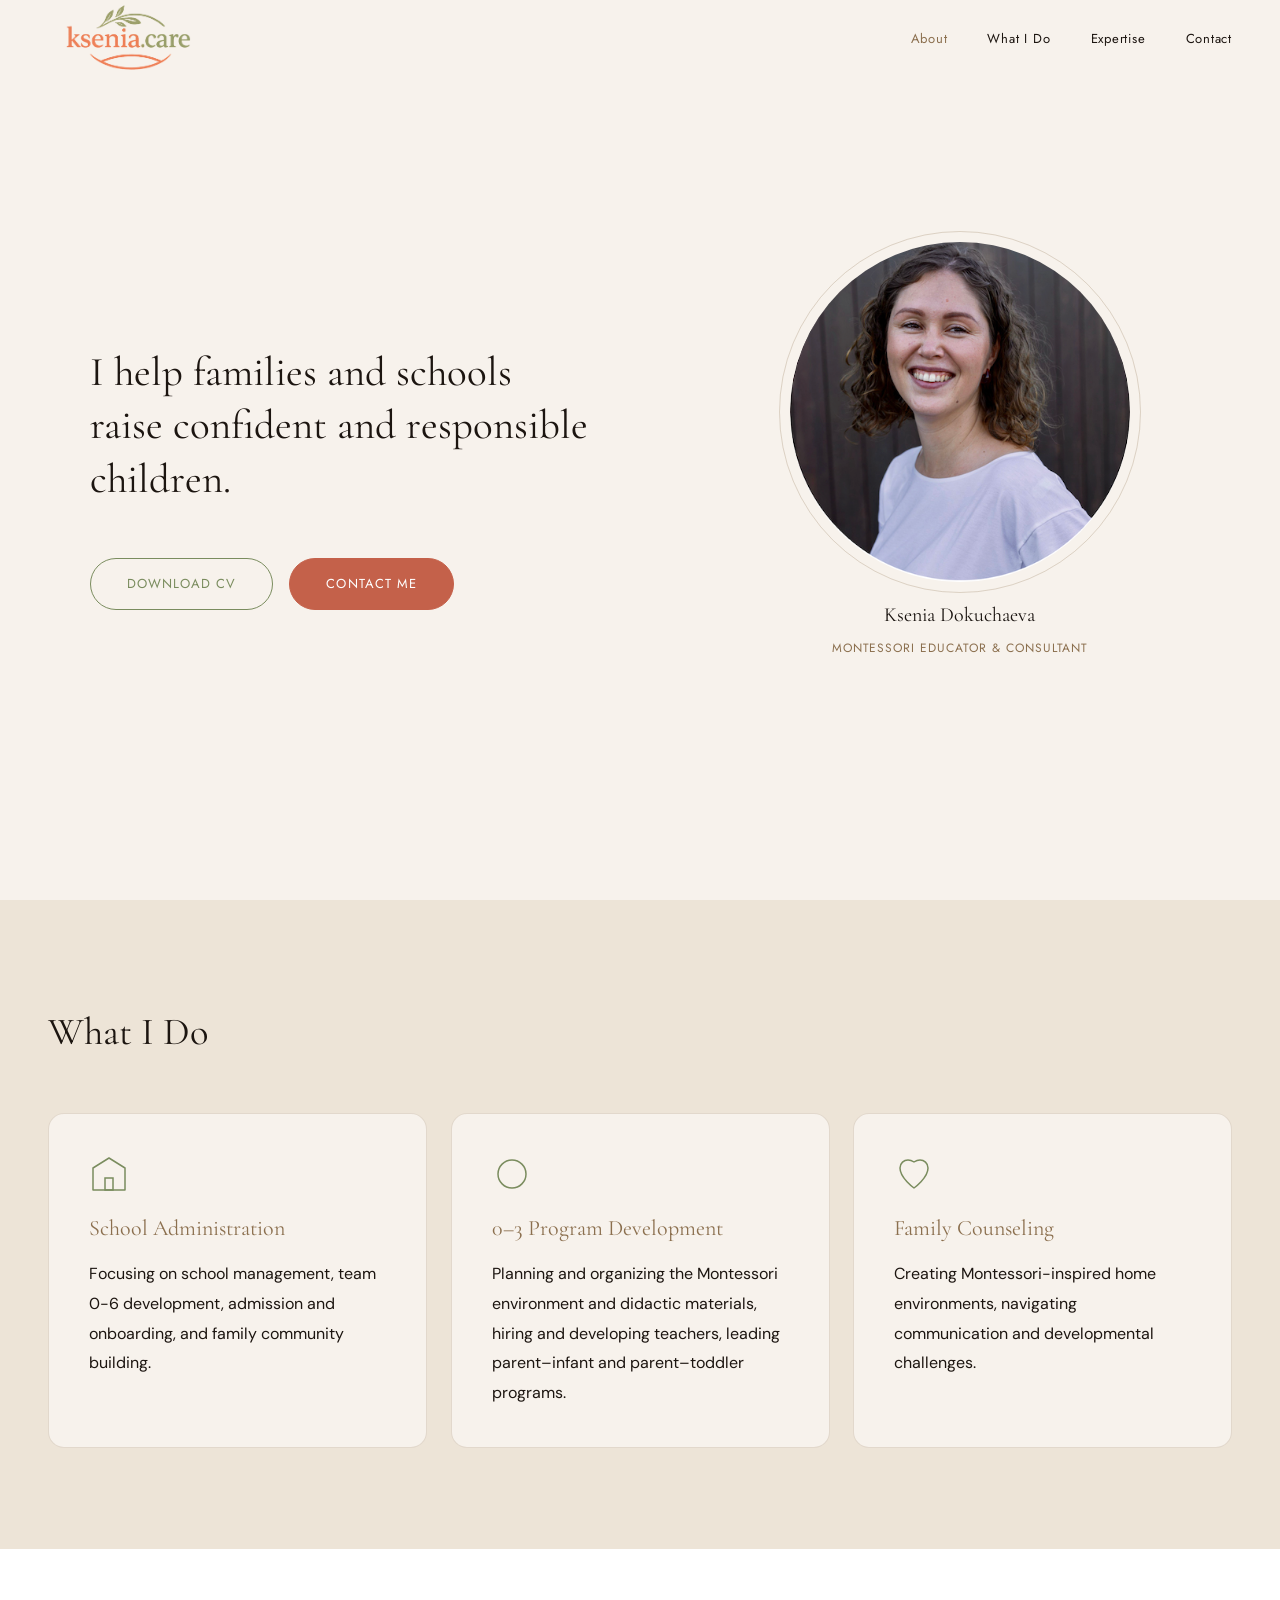
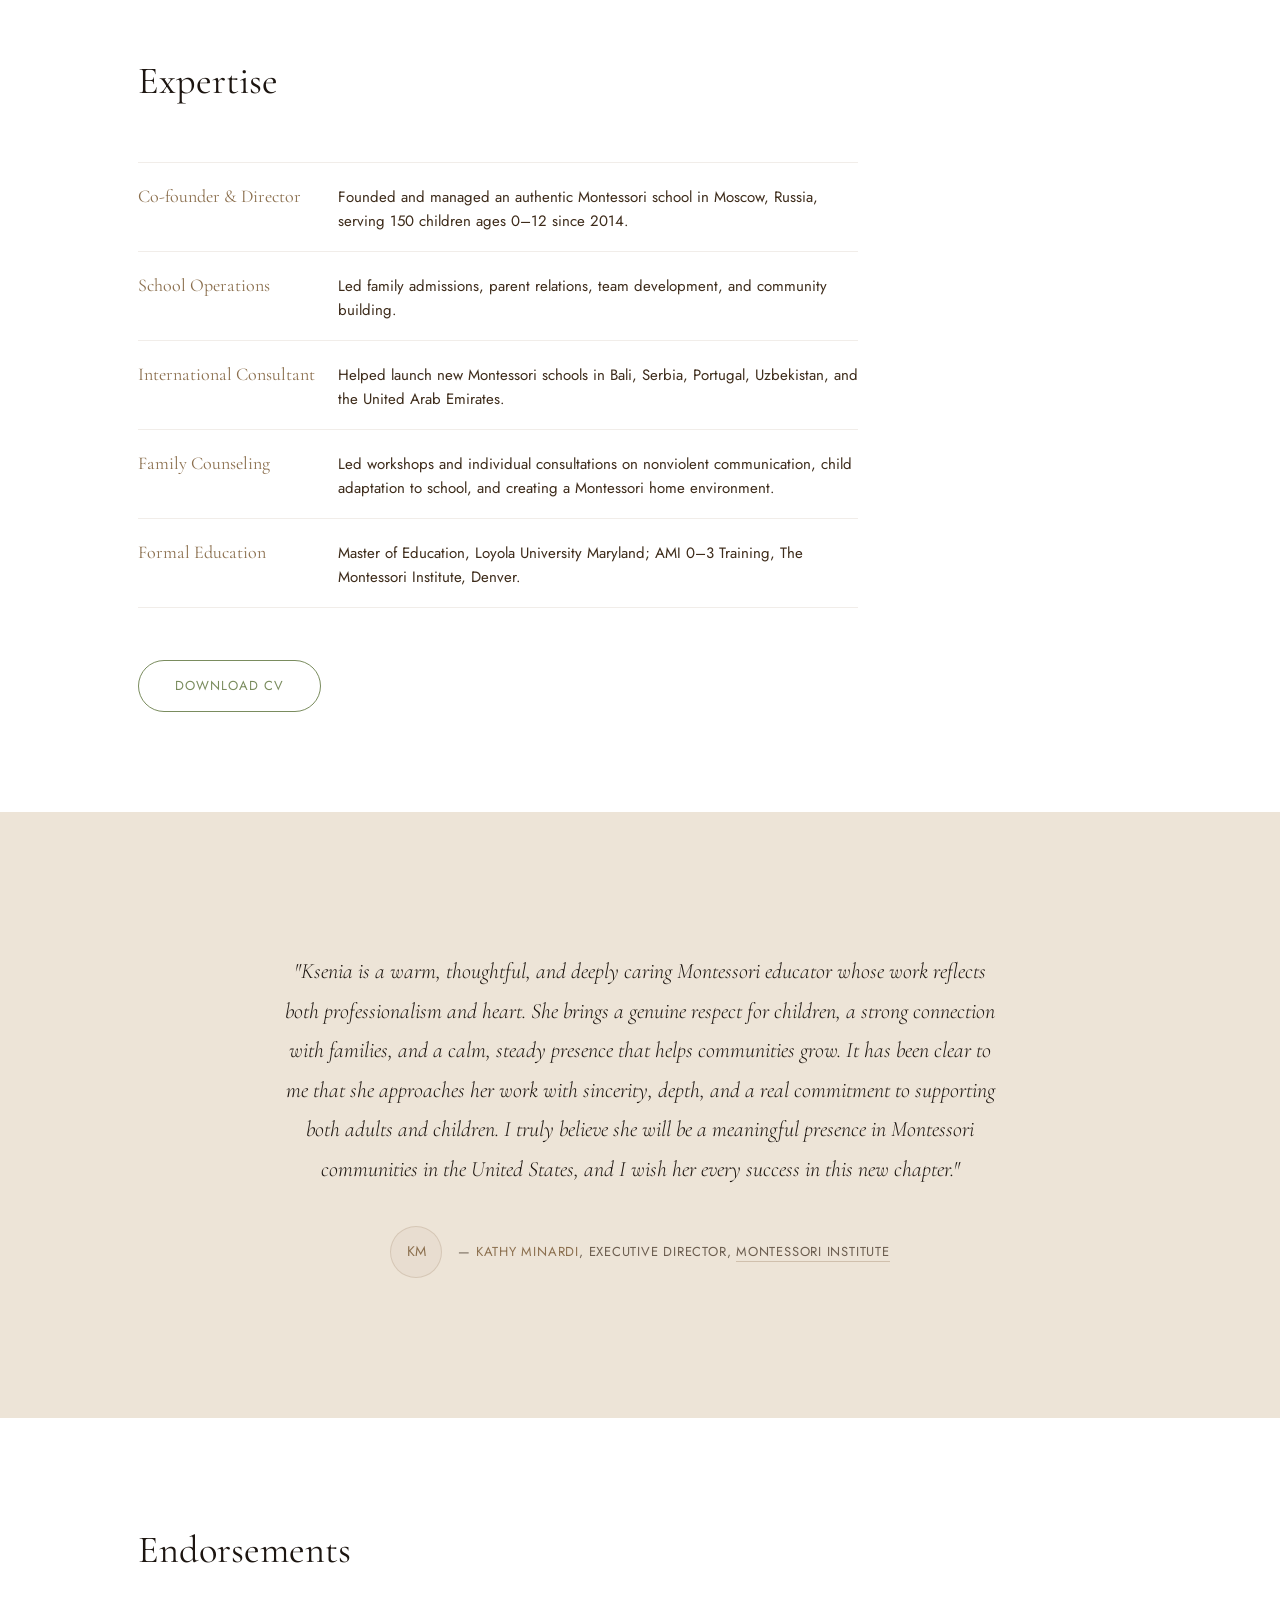
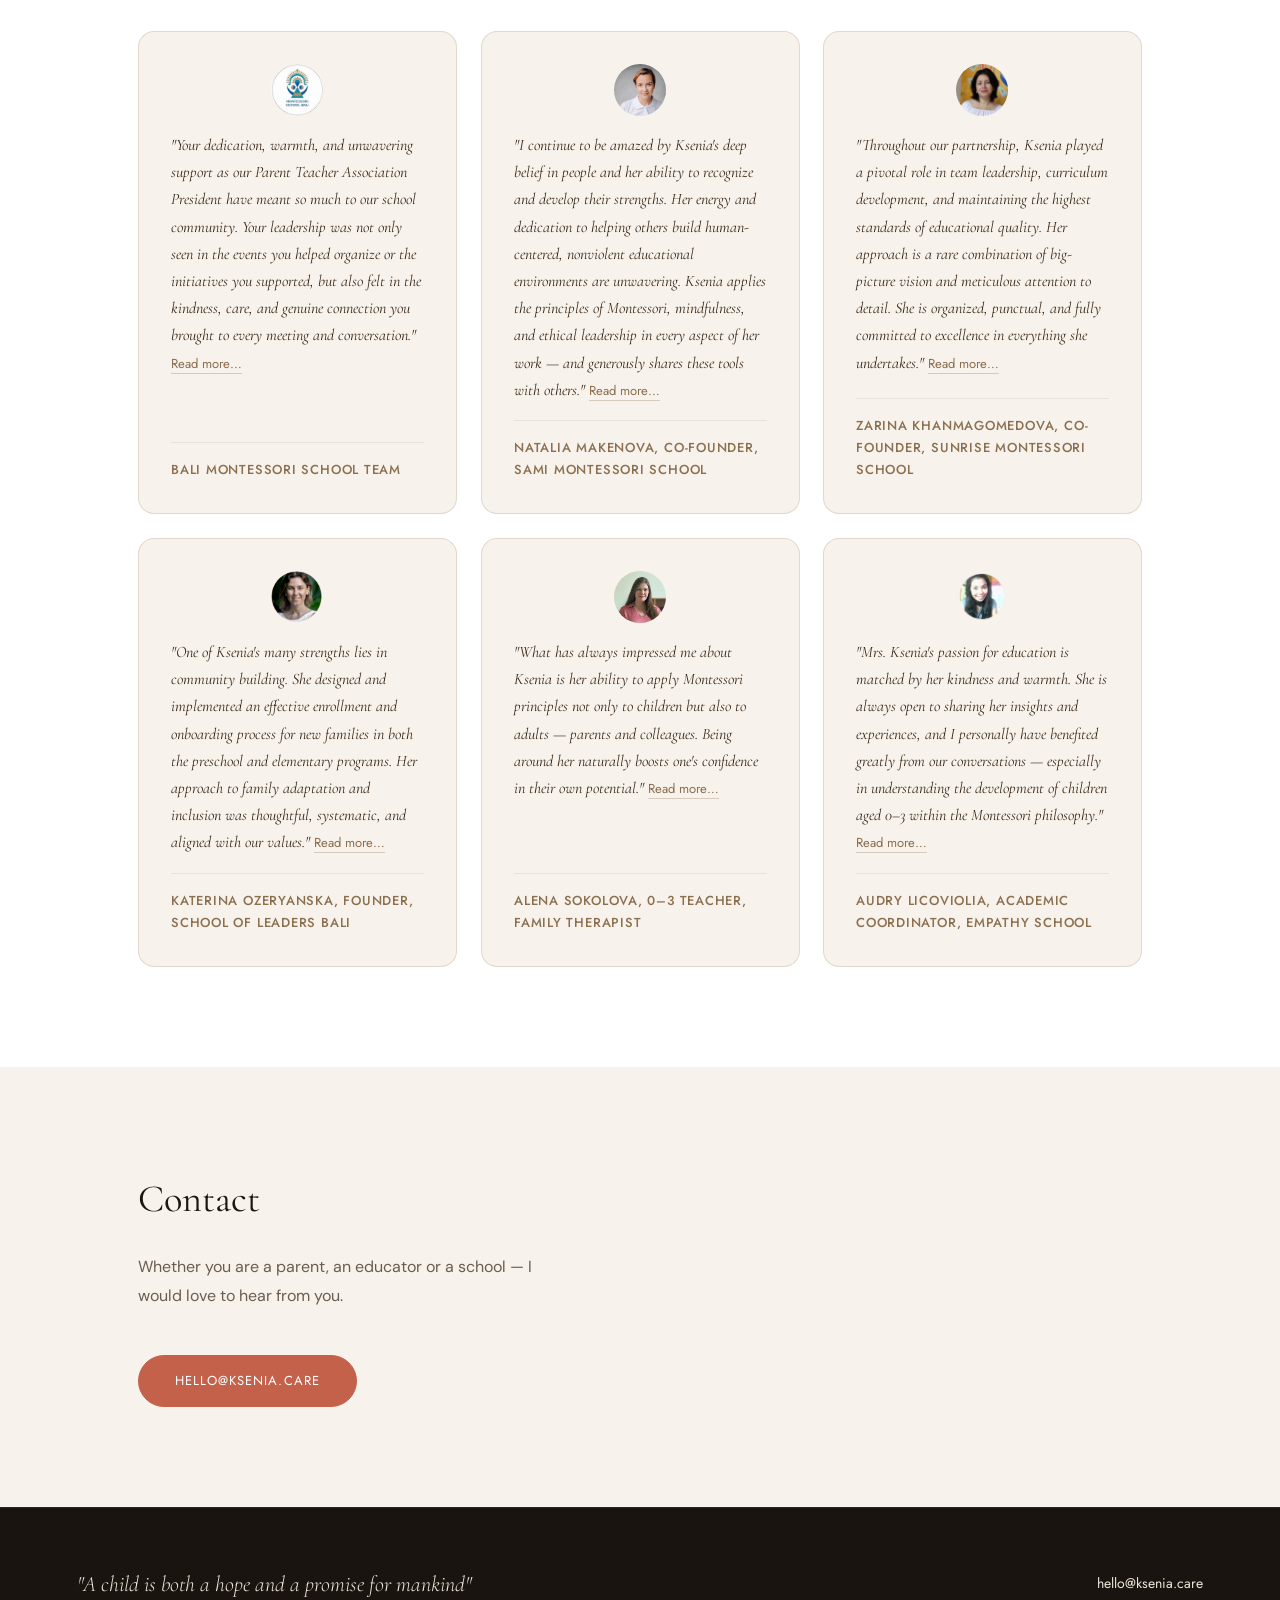
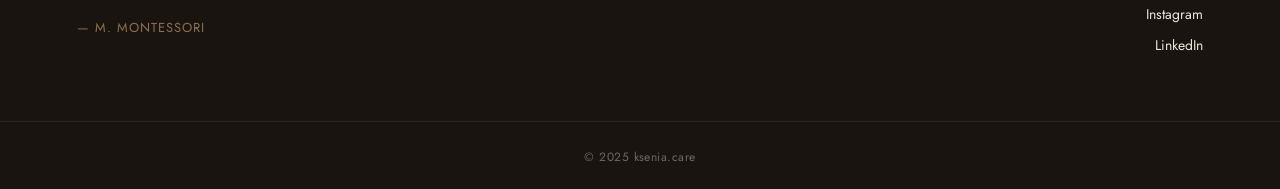
==== index.html @ 0951a51c "финальная версия" ====
<!DOCTYPE html>
<html lang="en">
<head>
  <meta charset="UTF-8">
  <meta name="viewport" content="width=device-width, initial-scale=1.0">
  <title>Ksenia — Montessori Educator & Consultant</title>
  <link rel="apple-touch-icon" sizes="180x180" href="apple-touch-icon.png">
  <link rel="icon" type="image/png" sizes="32x32" href="favicon-32x32.png">
  <link rel="icon" type="image/png" sizes="16x16" href="favicon-16x16.png">
  <link rel="manifest" href="site.webmanifest">
  <link rel="stylesheet" href="style.css">
  <link rel="preconnect" href="https://fonts.googleapis.com">
  <link rel="preconnect" href="https://fonts.gstatic.com" crossorigin>
  <link href="https://fonts.googleapis.com/css2?family=Cormorant+Garamond:ital,wght@0,300;0,400;0,500;1,300;1,400&family=DM+Sans:opsz,wght@9..40,300;9..40,400;9..40,500&family=Jost:wght@300;400;500&display=swap" rel="stylesheet">
</head>
<body>

  <nav id="nav">
    <a href="#about" class="nav-logo">
      <img src="assets/logo.png" alt="ksenia.care">
    </a>
    <ul class="nav-links">
      <li><a href="#about">About</a></li>
      <li><a href="#what-i-do">What I Do</a></li>
      <li><a href="#expertise">Expertise</a></li>
      <li><a href="#contact">Contact</a></li>
    </ul>
  </nav>

  <section id="about" class="hero">
    <div class="hero-text">
      <h1>I help families and schools raise confident and responsible children.</h1>
      <div class="hero-buttons">
        <a href="cv.html" class="btn btn--cv">Download CV</a>
        <a href="mailto:hello@ksenia.care" class="btn btn--mail">Contact me</a>
      </div>
    </div>
    <div class="hero-photo">
      <div class="hero-photo-circle">
        <img src="assets/hero.png" alt="Ksenia">
      </div>
      <div class="hero-identity">
        <p class="hero-name">Ksenia Dokuchaeva</p>
        <p class="hero-title">Montessori Educator &amp; Consultant</p>
      </div>
    </div>
  </section>

  <section id="what-i-do" class="section what-i-do">
    <div class="container">
      <h2>What I Do</h2>
      <div class="cards-grid">
        <div class="card">
          <svg class="card-icon" width="40" height="40" viewBox="0 0 40 40" fill="none">
            <path d="M4 36 L4 14 L20 4 L36 14 L36 36 Z" stroke="#7A8C5E" stroke-width="1.5" stroke-linejoin="round"/>
            <rect x="16" y="24" width="8" height="12" stroke="#7A8C5E" stroke-width="1.5"/>
          </svg>
          <span class="card-title">School Administration</span>
          <p>Focusing on school management, team 0-6 development, admission and onboarding, and family community building.</p>
        </div>
        <div class="card">
          <svg class="card-icon" width="40" height="40" viewBox="0 0 40 40" fill="none">
            <circle cx="20" cy="20" r="14" stroke="#7A8C5E" stroke-width="1.5"/>
          </svg>
          <span class="card-title">0–3 Program Development</span>
          <p>Planning and organizing the Montessori environment and didactic materials, hiring and developing teachers, leading parent–infant and parent–toddler programs.</p>
        </div>
        <div class="card">
          <svg class="card-icon" width="40" height="40" viewBox="0 0 40 40" fill="none">
            <path d="M20 34 C20 34 6 24 6 14 C6 9 10 6 14 6 C17 6 20 8 20 8 C20 8 23 6 26 6 C30 6 34 9 34 14 C34 24 20 34 20 34 Z" stroke="#7A8C5E" stroke-width="1.5" stroke-linejoin="round"/>
          </svg>
          <span class="card-title">Family Counseling</span>
          <p>Creating Montessori-inspired home environments, navigating communication and developmental challenges.</p>
        </div>
      </div>
    </div>
  </section>

  <section id="expertise" class="section expertise">
    <div class="container">
      <h2>Expertise</h2>
      <ul>
        <li><span class="expertise-label">Co-founder &amp; Director</span> <span class="expertise-desc">Founded and managed an authentic Montessori school in Moscow, Russia, serving 150 children ages 0–12 since 2014.</span></li>
        <li><span class="expertise-label">School Operations</span> <span class="expertise-desc">Led family admissions, parent relations, team development, and community building.</span></li>
        <li><span class="expertise-label">International Consultant</span> <span class="expertise-desc">Helped launch new Montessori schools in Bali, Serbia, Portugal, Uzbekistan, and the United Arab Emirates.</span></li>
        <li><span class="expertise-label">Family Counseling</span> <span class="expertise-desc">Led workshops and individual consultations on nonviolent communication, child adaptation to school, and creating a Montessori home environment.</span></li>
        <li><span class="expertise-label">Formal Education</span> <span class="expertise-desc">Master of Education, Loyola University Maryland; AMI 0–3 Training, The Montessori Institute, Denver.</span></li>
      </ul>
      <a href="cv.html" class="btn btn--cv">Download CV</a>
    </div>
  </section>

  <section class="section mentor-quote">
    <div class="container">
      <blockquote>
        <p>"Ksenia is a warm, thoughtful, and deeply caring Montessori educator whose work reflects both professionalism and heart. She brings a genuine respect for children, a strong connection with families, and a calm, steady presence that helps communities grow. It has been clear to me that she approaches her work with sincerity, depth, and a real commitment to supporting both adults and children. I truly believe she will be a meaningful presence in Montessori communities in the United States, and I wish her every success in this new chapter."</p>
        <div class="cite-row">
          <div class="cite-avatar">KM</div>
          <cite>— <a href="https://www.wholeschoolleadership.org/" target="_blank" rel="noopener" class="cite-link">Kathy Minardi</a>, Executive Director, <a href="https://www.wholeschoolleadership.org/" target="_blank" rel="noopener" class="cite-link-secondary">Montessori Institute</a></cite>
        </div>
      </blockquote>
    </div>
  </section>

  <section class="section endorsements">
    <div class="container">
      <h2>Endorsements</h2>
      <div class="endorsements-grid">
        <div class="card endorsement-card">
          <img src="assets/MontessoriSchoolBali.png" alt="Bali Montessori School Team" style="width:52px; height:52px; border-radius:50%; object-fit:cover; object-position: center top; display:block; margin: 0 auto 16px;">
          <p>"Your dedication, warmth, and unwavering support as our Parent Teacher Association President have meant so much to our school community. Your leadership was not only seen in the events you helped organize or the initiatives you supported, but also felt in the kindness, care, and genuine connection you brought to every meeting and conversation." <a href="endorsement-bali.html" class="read-more">Read more…</a></p>
          <hr class="card-divider">
          <span class="card-name">Bali Montessori School Team</span>
        </div>
        <div class="card endorsement-card">
          <img src="assets/NataliaMakenova.png" alt="Natalia Makenova" style="width:52px; height:52px; border-radius:50%; object-fit:cover; object-position: center top; display:block; margin: 0 auto 16px;">
          <p>"I continue to be amazed by Ksenia's deep belief in people and her ability to recognize and develop their strengths. Her energy and dedication to helping others build human-centered, nonviolent educational environments are unwavering. Ksenia applies the principles of Montessori, mindfulness, and ethical leadership in every aspect of her work — and generously shares these tools with others." <a href="endorsement-natalia.html" class="read-more">Read more…</a></p>
          <hr class="card-divider">
          <span class="card-name">Natalia Makenova, Co-founder, Sami Montessori School</span>
        </div>
        <div class="card endorsement-card">
          <img src="assets/ZarinaGavrikova.png" alt="Zarina Khanmagomedova" style="width:52px; height:52px; border-radius:50%; object-fit:cover; object-position: center top; display:block; margin: 0 auto 16px;">
          <p>"Throughout our partnership, Ksenia played a pivotal role in team leadership, curriculum development, and maintaining the highest standards of educational quality. Her approach is a rare combination of big-picture vision and meticulous attention to detail. She is organized, punctual, and fully committed to excellence in everything she undertakes." <a href="endorsement-zarina.html" class="read-more">Read more…</a></p>
          <hr class="card-divider">
          <span class="card-name">Zarina Khanmagomedova, Co-founder, Sunrise Montessori School</span>
        </div>
        <div class="card endorsement-card">
          <img src="assets/KaterinaOzeryanska.png" alt="Katerina Ozeryanska" style="width:52px; height:52px; border-radius:50%; object-fit:cover; object-position: center top; display:block; margin: 0 auto 16px;">
          <p>"One of Ksenia's many strengths lies in community building. She designed and implemented an effective enrollment and onboarding process for new families in both the preschool and elementary programs. Her approach to family adaptation and inclusion was thoughtful, systematic, and aligned with our values." <a href="endorsement-katerina.html" class="read-more">Read more…</a></p>
          <hr class="card-divider">
          <span class="card-name">Katerina Ozeryanska, Founder, School of Leaders Bali</span>
        </div>
        <div class="card endorsement-card">
          <img src="assets/AlenaSokolova.png" alt="Alena Sokolova" style="width:52px; height:52px; border-radius:50%; object-fit:cover; object-position: center top; display:block; margin: 0 auto 16px;">
          <p>"What has always impressed me about Ksenia is her ability to apply Montessori principles not only to children but also to adults — parents and colleagues. Being around her naturally boosts one's confidence in their own potential." <a href="endorsement-alena.html" class="read-more">Read more…</a></p>
          <hr class="card-divider">
          <span class="card-name">Alena Sokolova, 0–3 Teacher, Family Therapist</span>
        </div>
        <div class="card endorsement-card">
          <img src="assets/Ms.Audry.png" alt="Audry Licoviolia" style="width:52px; height:52px; border-radius:50%; object-fit:cover; object-position: center top; display:block; margin: 0 auto 16px;">
          <p>"Mrs. Ksenia's passion for education is matched by her kindness and warmth. She is always open to sharing her insights and experiences, and I personally have benefited greatly from our conversations — especially in understanding the development of children aged 0–3 within the Montessori philosophy." <a href="endorsement-audry.html" class="read-more">Read more…</a></p>
          <hr class="card-divider">
          <span class="card-name">Audry Licoviolia, Academic Coordinator, Empathy School</span>
        </div>
      </div>
    </div>
  </section>

  <section id="contact" class="section contact">
    <div class="container">
      <h2>Contact</h2>
      <p>Whether you are a parent, an educator or a school — I would love to hear from you.</p>
      <a href="mailto:hello@ksenia.care" class="btn btn--mail">hello@ksenia.care</a>
    </div>
  </section>

  <footer id="footer">
    <div class="footer-inner">
      <div class="footer-left">
        <blockquote class="footer-quote">"A child is both a hope and a promise for mankind"</blockquote>
        <span class="footer-attribution">— M. Montessori</span>
      </div>
      <div class="footer-right">
        <a href="mailto:hello@ksenia.care">hello@ksenia.care</a>
        <a href="https://www.instagram.com/xenia_dokuchaeva/" target="_blank" rel="noopener">Instagram</a>
        <a href="https://www.linkedin.com/in/ksenia-dokuchaeva-a77107306/" target="_blank" rel="noopener">LinkedIn</a>
      </div>
    </div>
    <div class="footer-bottom">
      <span>© 2025 ksenia.care</span>
    </div>
  </footer>

  <script src="script.js"></script>
</body>
</html>
---- style.css ----
*, *::before, *::after {
  box-sizing: border-box;
  margin: 0;
  padding: 0;
}

:root {
  --cream: #F7F2EC;
  --beige: #EDE4D7;
  --white: #FFFFFF;
  --ink: #1C1510;
  --ink-muted: #6B5D4F;
  --accent: #8B6F4E;
  --nav-h: 76px;
}

body {
  font-family: 'DM Sans', system-ui, sans-serif;
  color: var(--ink);
  background: var(--cream);
  line-height: 1.7;
  -webkit-font-smoothing: antialiased;
}

/* ── NAV ── */

#nav {
  position: fixed;
  inset: 0 0 auto 0;
  z-index: 100;
  height: var(--nav-h);
  display: flex;
  align-items: center;
  justify-content: space-between;
  padding: 0 48px;
  background: transparent;
  transition: background 0.3s ease, box-shadow 0.3s ease;
}

#nav.scrolled {
  background: rgba(247, 242, 236, 0.88);
  backdrop-filter: blur(14px);
  -webkit-backdrop-filter: blur(14px);
  box-shadow: 0 1px 24px rgba(28, 21, 16, 0.07);
}

.nav-logo img {
  width: 160px;
  display: block;
  object-fit: contain;
}

.nav-links {
  list-style: none;
  display: flex;
  gap: 40px;
}

.nav-links a {
  text-decoration: none;
  color: var(--ink);
  font-family: 'Jost', system-ui, sans-serif;
  font-size: 13px;
  font-weight: 400;
  letter-spacing: 0.06em;
  transition: color 0.2s, opacity 0.2s;
}

.nav-links a:hover {
  opacity: 0.5;
}

.nav-links a.active {
  color: var(--accent);
  opacity: 1;
}

/* ── HERO ── */

@keyframes fadeUp {
  from {
    opacity: 0;
    transform: translateY(16px);
  }
  to {
    opacity: 1;
    transform: none;
  }
}

.hero {
  min-height: 100vh;
  display: grid;
  grid-template-columns: 1fr 1fr;
  background: var(--cream);
  scroll-margin-top: 0;
}

.hero-text {
  display: flex;
  flex-direction: column;
  justify-content: center;
  padding-top: calc(var(--nav-h) + 60px);
  padding-bottom: 80px;
  padding-right: 48px;
  padding-left: max(48px, calc((100vw - 1100px) / 2));
}

.hero h1 {
  font-family: 'Cormorant Garamond', Georgia, serif;
  font-size: clamp(30px, 3.2vw, 50px);
  font-weight: 400;
  line-height: 1.3;
  margin-bottom: 52px;
  max-width: 520px;
  animation: fadeUp 0.6s ease both;
  animation-delay: 0.35s;
}

.hero-buttons {
  display: flex;
  flex-direction: row;
  gap: 16px;
  animation: fadeUp 0.6s ease both;
  animation-delay: 0.65s;
}

.hero-photo {
  display: flex;
  flex-direction: column;
  align-items: center;
  justify-content: center;
}

.hero-identity {
  text-align: center;
  margin-top: 16px;
}

.hero-name {
  font-family: 'Cormorant Garamond', Georgia, serif;
  font-size: 20px;
  font-weight: 400;
  color: #1A1410;
  animation: fadeUp 0.6s ease both;
  animation-delay: 0.7s;
}

.hero-title {
  font-family: 'Jost', system-ui, sans-serif;
  font-size: 12px;
  font-weight: 400;
  letter-spacing: 0.08em;
  text-transform: uppercase;
  color: #8B6F4E;
  margin-top: 6px;
  animation: fadeUp 0.6s ease both;
  animation-delay: 0.8s;
}

.hero-photo-circle {
  width: 340px;
  height: 340px;
  border-radius: 50%;
  overflow: hidden;
  flex-shrink: 0;
  outline: 1px solid rgba(139, 111, 78, 0.25);
  outline-offset: 10px;
  animation: fadeUp 0.8s ease both;
  animation-delay: 0.5s;
}

.hero-photo-circle img {
  display: block;
  width: 100%;
  height: 100%;
  object-fit: cover;
  object-position: center 15%;
  padding: 0;
  margin: 0;
}

/* ── SHARED SECTION ── */

.section {
  padding: 100px 0;
  scroll-margin-top: var(--nav-h);
}

.container {
  max-width: 1100px;
  margin: 0 auto;
  padding: 0 48px;
}

.section h2 {
  font-family: 'Cormorant Garamond', Georgia, serif;
  font-size: clamp(28px, 3vw, 44px);
  font-weight: 400;
  margin-bottom: 48px;
}

/* ── FADE-IN (scroll-triggered) ── */

.fade-in {
  opacity: 0;
  transform: translateY(28px);
  transition: opacity 0.65s ease, transform 0.65s ease;
}

.fade-in.visible {
  opacity: 1;
  transform: none;
}

/* ── WHAT I DO ── */

.what-i-do {
  background: var(--beige);
}

.what-i-do .container {
  max-width: 1296px;
}

.cards-grid {
  display: grid;
  grid-template-columns: repeat(3, 1fr);
  gap: 24px;
  max-width: 1200px;
}

.card {
  background: #F7F2EC;
  border-radius: 16px;
  border: 1px solid rgba(139, 111, 78, 0.2);
  padding: 40px;
  transition: all 0.35s ease;
  cursor: default;
  will-change: transform;
}

.card:hover {
  box-shadow: 0 0 24px rgba(139, 111, 78, 0.25);
  border-color: rgba(139, 111, 78, 0.5);
  transform: translateY(-2px);
}

.card-title {
  display: block;
  font-family: 'Cormorant Garamond', Georgia, serif;
  font-size: 22px;
  font-weight: 400;
  color: #8B6F4E;
  margin-bottom: 12px;
}

.card p {
  font-size: 16px;
  line-height: 1.85;
}

.card-icon {
  display: block;
  margin-bottom: 16px;
}

@media (max-width: 768px) {
  .cards-grid {
    grid-template-columns: 1fr;
  }
}

/* ── EXPERTISE ── */

.expertise {
  background: var(--white);
}

.expertise ul {
  list-style: none;
  padding-left: 0;
  max-width: 720px;
  margin-bottom: 52px;
}

.expertise ul li {
  display: flex;
  align-items: baseline;
  gap: 0;
  border-bottom: 1px solid rgba(139, 111, 78, 0.12);
  padding: 18px 0;
}

.expertise ul li:first-child {
  border-top: 1px solid rgba(139, 111, 78, 0.12);
}

.expertise-label {
  font-family: 'Cormorant Garamond', Georgia, serif;
  font-size: 18px;
  font-weight: 400;
  color: var(--accent);
  min-width: 200px;
  flex-shrink: 0;
}

.expertise-desc {
  font-family: 'Jost', system-ui, sans-serif;
  font-size: 15px;
  font-weight: 400;
  color: #3D2B1A;
  line-height: 1.6;
}

/* ── MENTOR QUOTE ── */

.mentor-quote {
  background: var(--beige);
  text-align: center;
  padding: 140px 0;
}

.mentor-quote .container {
  display: flex;
  justify-content: center;
}

.mentor-quote blockquote {
  max-width: 780px;
}

.mentor-quote blockquote {
  max-width: 720px;
}

.mentor-quote blockquote p {
  font-family: 'Cormorant Garamond', Georgia, serif;
  font-size: 22px;
  font-weight: 300;
  font-style: italic;
  line-height: 1.8;
  margin-bottom: 36px;
}

.cite-row {
  display: flex;
  align-items: center;
  justify-content: center;
  gap: 16px;
}

.cite-avatar {
  width: 52px;
  height: 52px;
  border-radius: 50%;
  background: #E8DDD0;
  border: 1px solid rgba(139, 111, 78, 0.2);
  display: flex;
  align-items: center;
  justify-content: center;
  font-family: 'Jost', system-ui, sans-serif;
  font-size: 14px;
  color: var(--accent);
  flex-shrink: 0;
}

.mentor-quote cite {
  font-family: 'Jost', system-ui, sans-serif;
  font-size: 13px;
  letter-spacing: 0.06em;
  text-transform: uppercase;
  color: var(--ink-muted);
  font-style: normal;
  text-align: left;
}

.cite-link {
  color: var(--accent);
  text-decoration: none;
}

.cite-link:hover {
  text-decoration: underline;
}

.cite-link-secondary {
  color: inherit;
  text-decoration: none;
  border-bottom: 1px solid rgba(139, 111, 78, 0.3);
  transition: border-bottom-color 0.2s;
}

.cite-link-secondary:hover {
  border-bottom-color: var(--accent);
}

/* ── ENDORSEMENTS ── */

.endorsements {
  background: var(--white);
}

.endorsements-grid {
  display: grid;
  grid-template-columns: repeat(3, 1fr);
  gap: 24px;
}

.endorsement-card {
  display: flex;
  flex-direction: column;
  padding: 32px;
}

.endorsement-avatar {
  width: 52px;
  height: 52px;
  border-radius: 50%;
  background: #E8DDD0;
  border: 1px solid rgba(139, 111, 78, 0.2);
  align-self: center;
  margin-bottom: 16px;
  flex-shrink: 0;
}

.endorsement-card p {
  font-family: 'Cormorant Garamond', Georgia, serif;
  font-size: 16px;
  font-style: italic;
  color: #3D2B1A;
  line-height: 1.7;
  flex: 1;
}

.read-more {
  font-family: 'Jost', system-ui, sans-serif;
  font-style: normal;
  font-size: 13px;
  color: #8B6F4E;
  text-decoration: none;
  border-bottom: 1px solid rgba(139, 111, 78, 0.3);
  white-space: nowrap;
}

.read-more:hover {
  border-bottom-color: #8B6F4E;
}

.card-divider {
  border: none;
  border-top: 1px solid rgba(139, 111, 78, 0.12);
  margin: 16px 0;
}

.card-name {
  font-family: 'Jost', system-ui, sans-serif;
  font-size: 13px;
  text-transform: uppercase;
  letter-spacing: 0.06em;
  color: var(--accent);
  font-weight: 500;
}

@media (max-width: 768px) {
  .endorsements-grid {
    grid-template-columns: repeat(2, 1fr);
  }
}

@media (max-width: 480px) {
  .endorsements-grid {
    grid-template-columns: 1fr;
  }
}

/* ── CONTACT ── */

.contact {
  background: var(--cream);
}

.contact h2 {
  margin-bottom: 20px;
}

.contact p {
  font-size: 16px;
  color: var(--ink-muted);
  max-width: 440px;
  line-height: 1.85;
  margin-bottom: 44px;
}

/* ── BUTTON ── */

.btn {
  display: inline-block;
  padding: 14px 36px;
  border-radius: 100px;
  border: 1px solid var(--accent);
  background: transparent;
  color: #1A1410;
  text-decoration: none;
  font-family: 'Jost', system-ui, sans-serif;
  font-size: 13px;
  font-weight: 400;
  letter-spacing: 0.08em;
  text-transform: uppercase;
  transition: all 0.3s ease;
  cursor: pointer;
}

.btn:hover {
  box-shadow: 0 0 18px rgba(139, 111, 78, 0.35);
  border-color: var(--accent);
}

.btn--cv {
  border-color: #7A8C5E;
  color: #7A8C5E;
}

.btn--cv:hover {
  box-shadow: 0 0 18px rgba(122, 140, 94, 0.35);
  border-color: #7A8C5E;
}

.btn--mail {
  background: #C4614A;
  color: #FFFFFF;
  border-color: #C4614A;
}

.btn--mail:hover {
  background: #B5503A;
  border-color: #B5503A;
  box-shadow: 0 0 18px rgba(196, 97, 74, 0.35);
}

/* ── FOOTER ── */

#footer {
  background: #1A1410;
  border-top: 1px solid rgba(139, 111, 78, 0.2);
}

.footer-inner {
  display: flex;
  justify-content: space-between;
  align-items: flex-start;
  padding: 60px 6%;
  gap: 40px;
}

.footer-left {
  display: flex;
  flex-direction: column;
  gap: 16px;
  max-width: 480px;
}

.footer-quote {
  font-family: 'Cormorant Garamond', Georgia, serif;
  font-size: 22px;
  font-weight: 300;
  font-style: italic;
  color: #EDE4D7;
  line-height: 1.5;
}

.footer-attribution {
  font-family: 'Jost', system-ui, sans-serif;
  font-size: 13px;
  font-weight: 400;
  text-transform: uppercase;
  letter-spacing: 0.08em;
  color: var(--accent);
}

.footer-right {
  display: flex;
  flex-direction: column;
  align-items: flex-end;
}

.footer-right a {
  font-family: 'Jost', system-ui, sans-serif;
  font-size: 14px;
  color: #EDE4D7;
  text-decoration: none;
  line-height: 2.2;
  transition: color 0.2s;
}

.footer-right a:hover {
  color: var(--accent);
}

.footer-bottom {
  border-top: 1px solid rgba(255, 255, 255, 0.08);
  padding: 20px 6%;
  text-align: center;
}

.footer-bottom span {
  font-family: 'Jost', system-ui, sans-serif;
  font-size: 12px;
  color: rgba(237, 228, 215, 0.4);
  letter-spacing: 0.04em;
}

/* ── RESPONSIVE ── */

@media (max-width: 860px) {
  #nav {
    padding: 0 24px;
  }

  .container {
    padding: 0 24px;
  }

  .section {
    padding: 72px 0;
  }

  .nav-links {
    gap: 24px;
  }
}

@media (max-width: 768px) {
  .hero {
    display: flex;
    flex-direction: column;
    align-items: center;
    min-height: auto;
    padding-top: calc(var(--nav-h) + 48px);
    padding-bottom: 60px;
  }

  .hero-photo {
    order: 1;
    padding: 0 24px;
  }

  .hero-photo-circle {
    width: 220px;
    height: 220px;
  }

  .hero-text {
    order: 2;
    display: flex;
    flex-direction: column;
    align-items: center;
    text-align: center;
    padding: 40px 24px 0;
  }

  .hero h1 {
    text-align: center;
  }

  .hero-buttons {
    flex-direction: column;
    gap: 12px;
    align-items: center;
  }
}

@media (max-width: 560px) {
  .nav-links {
    display: none;
  }
}

@media (max-width: 768px) {
  .breadcrumb {
    text-align: left;
  }
}

@media (max-width: 640px) {
  .footer-inner {
    flex-direction: column;
  }

  .footer-right {
    align-items: flex-start;
  }
}

/* ── PDF PAGES ── */

.breadcrumb {
  text-align: center;
  padding: 20px 6%;
  border-bottom: 1px solid rgba(139, 111, 78, 0.1);
  font-family: 'Jost', sans-serif;
  font-size: 13px;
  color: #8B6F4E;
}

.breadcrumb a {
  color: #8B6F4E;
  text-decoration: none;
}

.breadcrumb a:hover {
  text-decoration: underline;
}

.pdf-page {
  padding: 32px 6% 48px;
}

.pdf-back {
  margin-top: 24px;
  text-align: center;
}
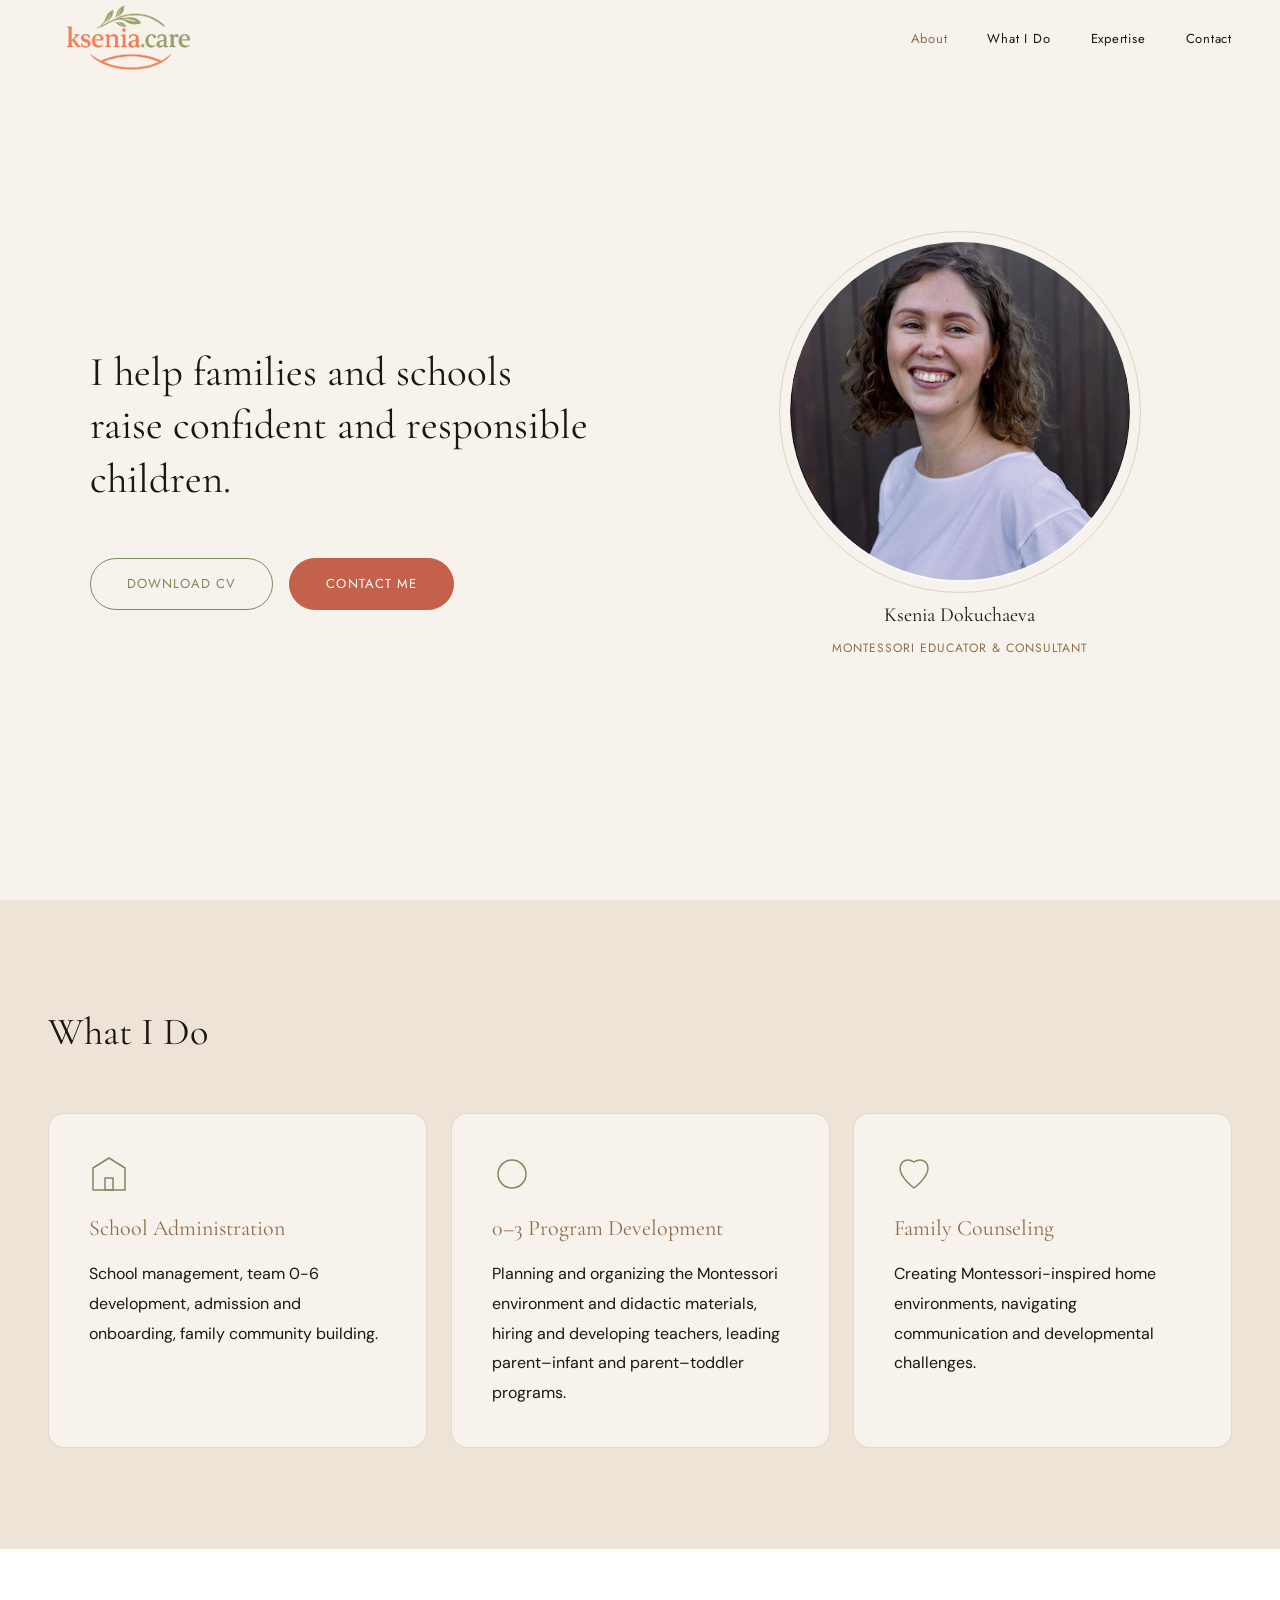
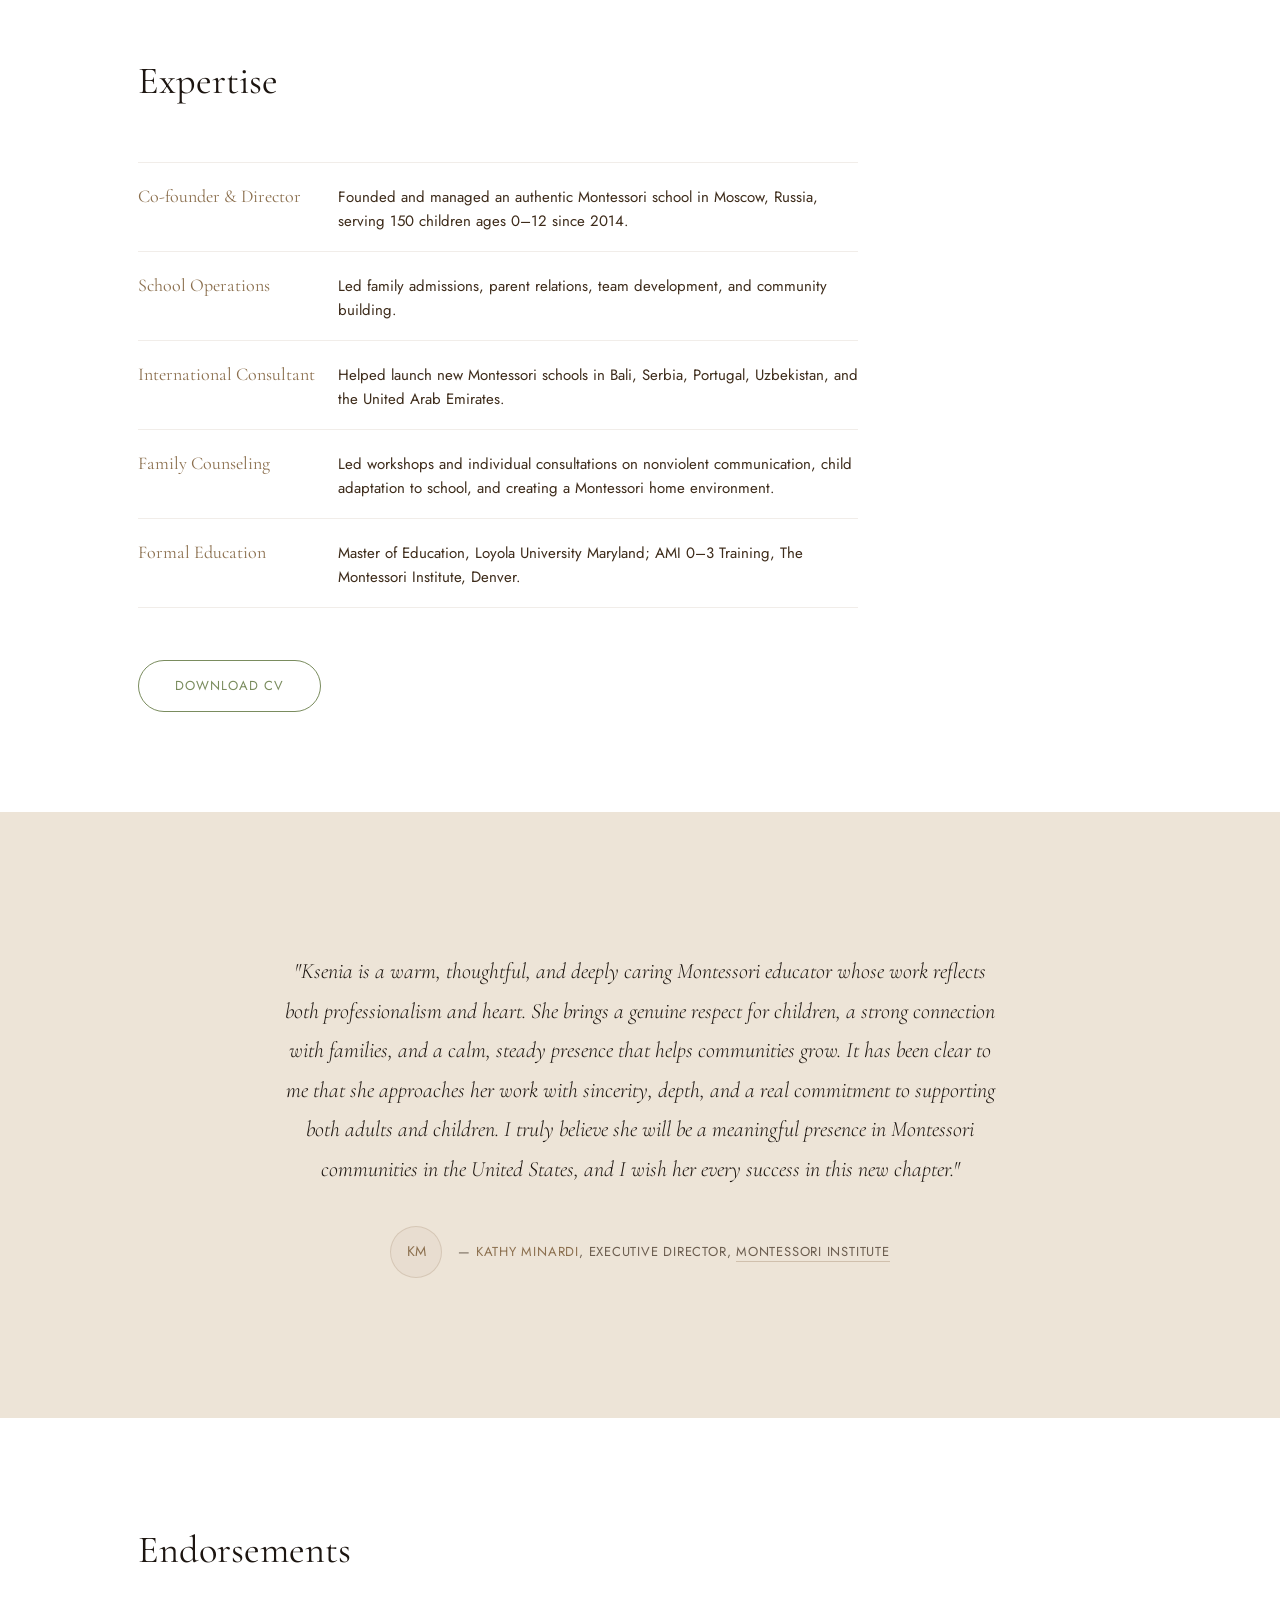
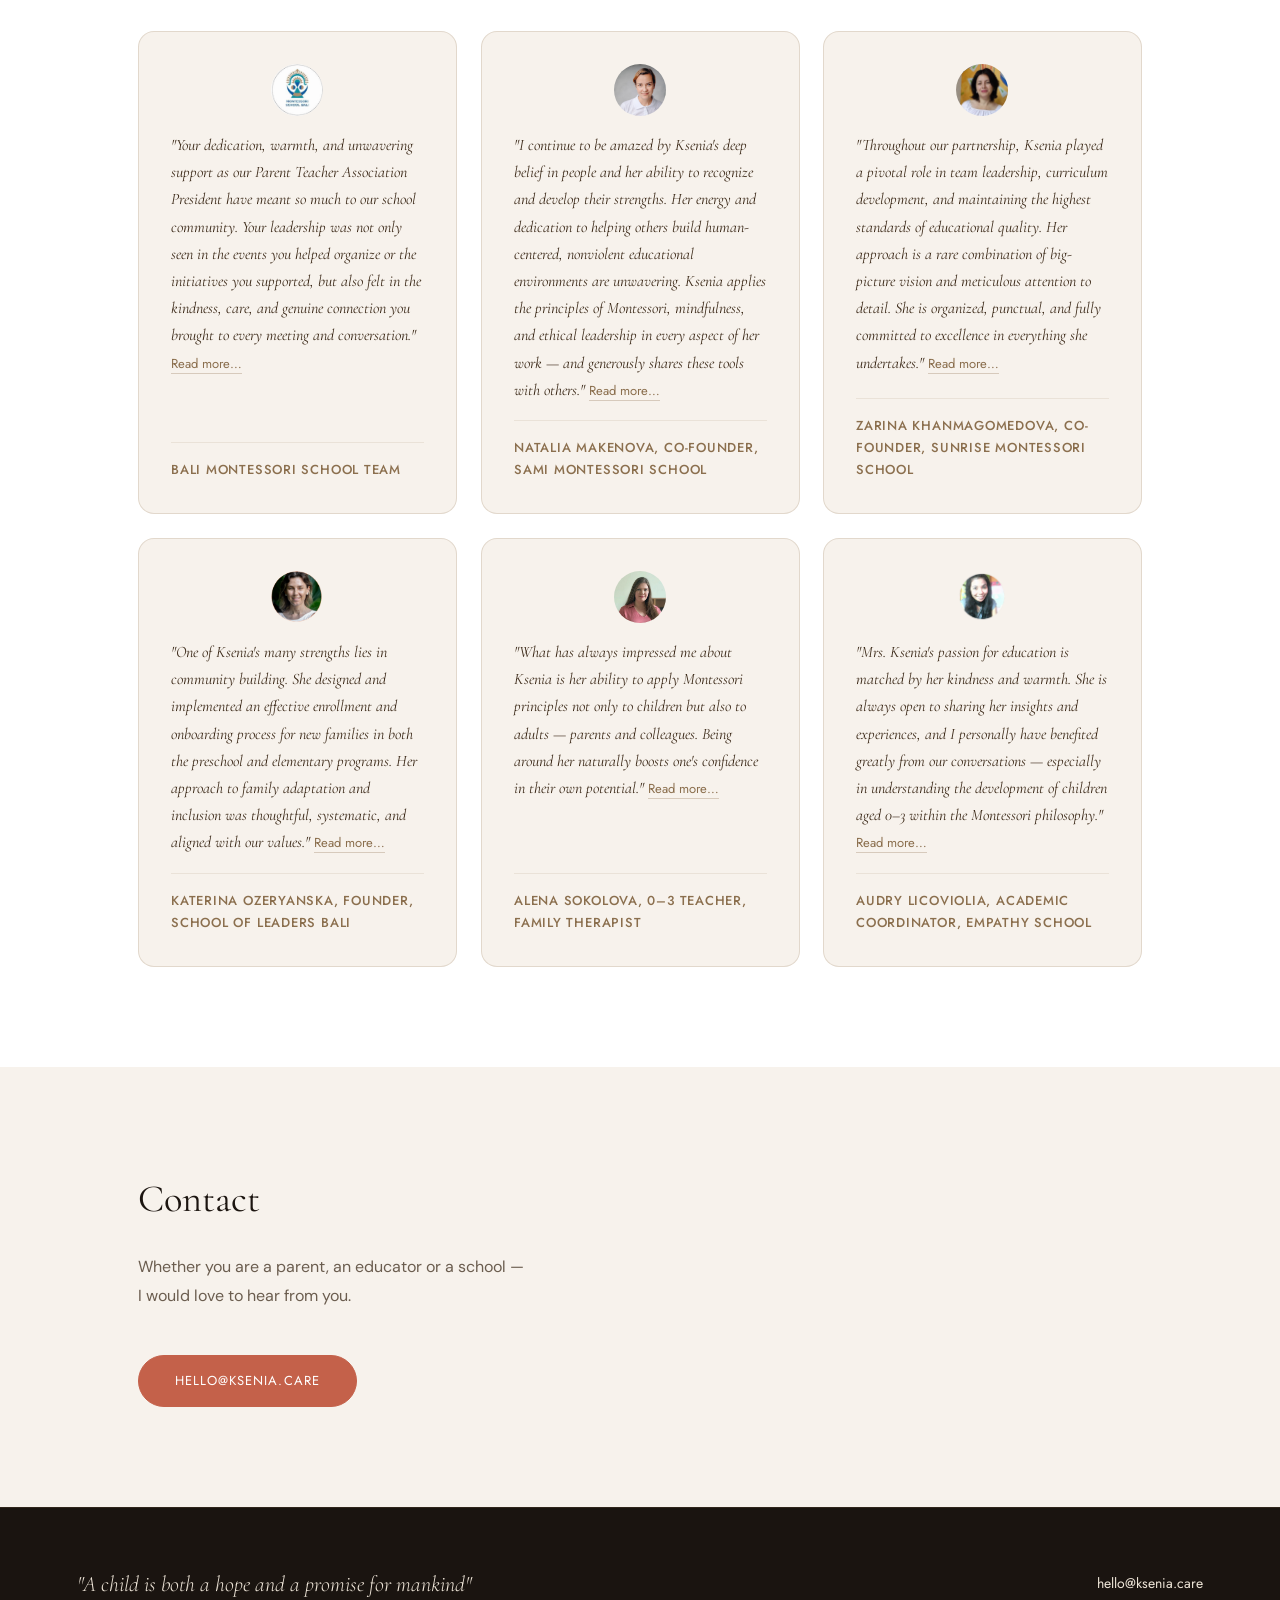
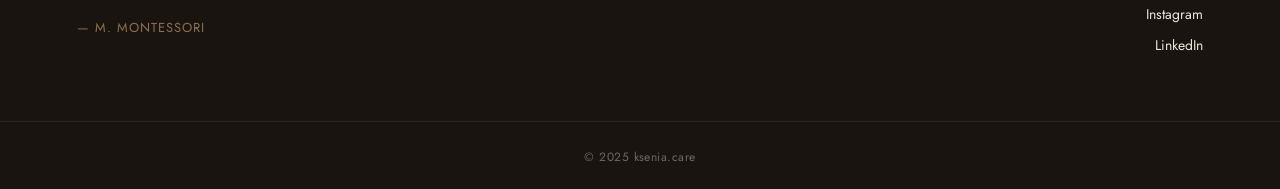
==== commit 0c382f1a: "майноры" ====
--- a/index.html
+++ b/index.html
@@ -12,6 +12,18 @@
   <link rel="preconnect" href="https://fonts.googleapis.com">
   <link rel="preconnect" href="https://fonts.gstatic.com" crossorigin>
   <link href="https://fonts.googleapis.com/css2?family=Cormorant+Garamond:ital,wght@0,300;0,400;0,500;1,300;1,400&family=DM+Sans:opsz,wght@9..40,300;9..40,400;9..40,500&family=Jost:wght@300;400;500&display=swap" rel="stylesheet">
+  <!-- Yandex.Metrika counter -->
+  <script type="text/javascript">
+      (function(m,e,t,r,i,k,a){
+          m[i]=m[i]||function(){(m[i].a=m[i].a||[]).push(arguments)};
+          m[i].l=1*new Date();
+          for (var j = 0; j < document.scripts.length; j++) {if (document.scripts[j].src === r) { return; }}
+          k=e.createElement(t),a=e.getElementsByTagName(t)[0],k.async=1,k.src=r,a.parentNode.insertBefore(k,a)
+      })(window, document,'script','https://mc.yandex.ru/metrika/tag.js?id=108766390', 'ym');
+      ym(108766390, 'init', {ssr:true, webvisor:true, clickmap:true, ecommerce:"dataLayer", referrer: document.referrer, url: location.href, accurateTrackBounce:true, trackLinks:true});
+  </script>
+  <noscript><div><img src="https://mc.yandex.ru/watch/108766390" style="position:absolute; left:-9999px;" alt="" /></div></noscript>
+  <!-- /Yandex.Metrika counter -->
 </head>
 <body>
 
@@ -56,7 +68,7 @@
             <rect x="16" y="24" width="8" height="12" stroke="#7A8C5E" stroke-width="1.5"/>
           </svg>
           <span class="card-title">School Administration</span>
-          <p>Focusing on school management, team 0-6 development, admission and onboarding, and family community building.</p>
+          <p>School management, team 0-6 development, admission and onboarding, family community building.</p>
         </div>
         <div class="card">
           <svg class="card-icon" width="40" height="40" viewBox="0 0 40 40" fill="none">
@@ -149,7 +161,7 @@
   <section id="contact" class="section contact">
     <div class="container">
       <h2>Contact</h2>
-      <p>Whether you are a parent, an educator or a school — I would love to hear from you.</p>
+      <p>Whether you are a parent, an educator or a school —<br>I would love to hear from you.</p>
       <a href="mailto:hello@ksenia.care" class="btn btn--mail">hello@ksenia.care</a>
     </div>
   </section>
--- a/style.css
+++ b/style.css
@@ -694,26 +694,33 @@
 
 /* ── PDF PAGES ── */
 
-.breadcrumb {
-  text-align: center;
-  padding: 20px 6%;
-  border-bottom: 1px solid rgba(139, 111, 78, 0.1);
+.btn-forward {
+  position: fixed;
+  top: 20px;
+  right: 24px;
+  z-index: 100;
+  border-radius: 100px;
+  padding: 10px 24px;
+  border: 1px solid #7A8C5E;
+  color: #7A8C5E;
+  background: transparent;
   font-family: 'Jost', sans-serif;
   font-size: 13px;
-  color: #8B6F4E;
-}
-
-.breadcrumb a {
-  color: #8B6F4E;
+  text-transform: uppercase;
+  letter-spacing: 0.08em;
   text-decoration: none;
-}
-
-.breadcrumb a:hover {
-  text-decoration: underline;
+  transition: box-shadow 0.2s ease;
+}
+
+.btn-forward:hover {
+  box-shadow: 0 0 18px rgba(122, 140, 94, 0.35);
 }
 
 .pdf-page {
-  padding: 32px 6% 48px;
+  padding-top: 80px;
+  padding-left: 6%;
+  padding-right: 6%;
+  padding-bottom: 48px;
 }
 
 .pdf-back {
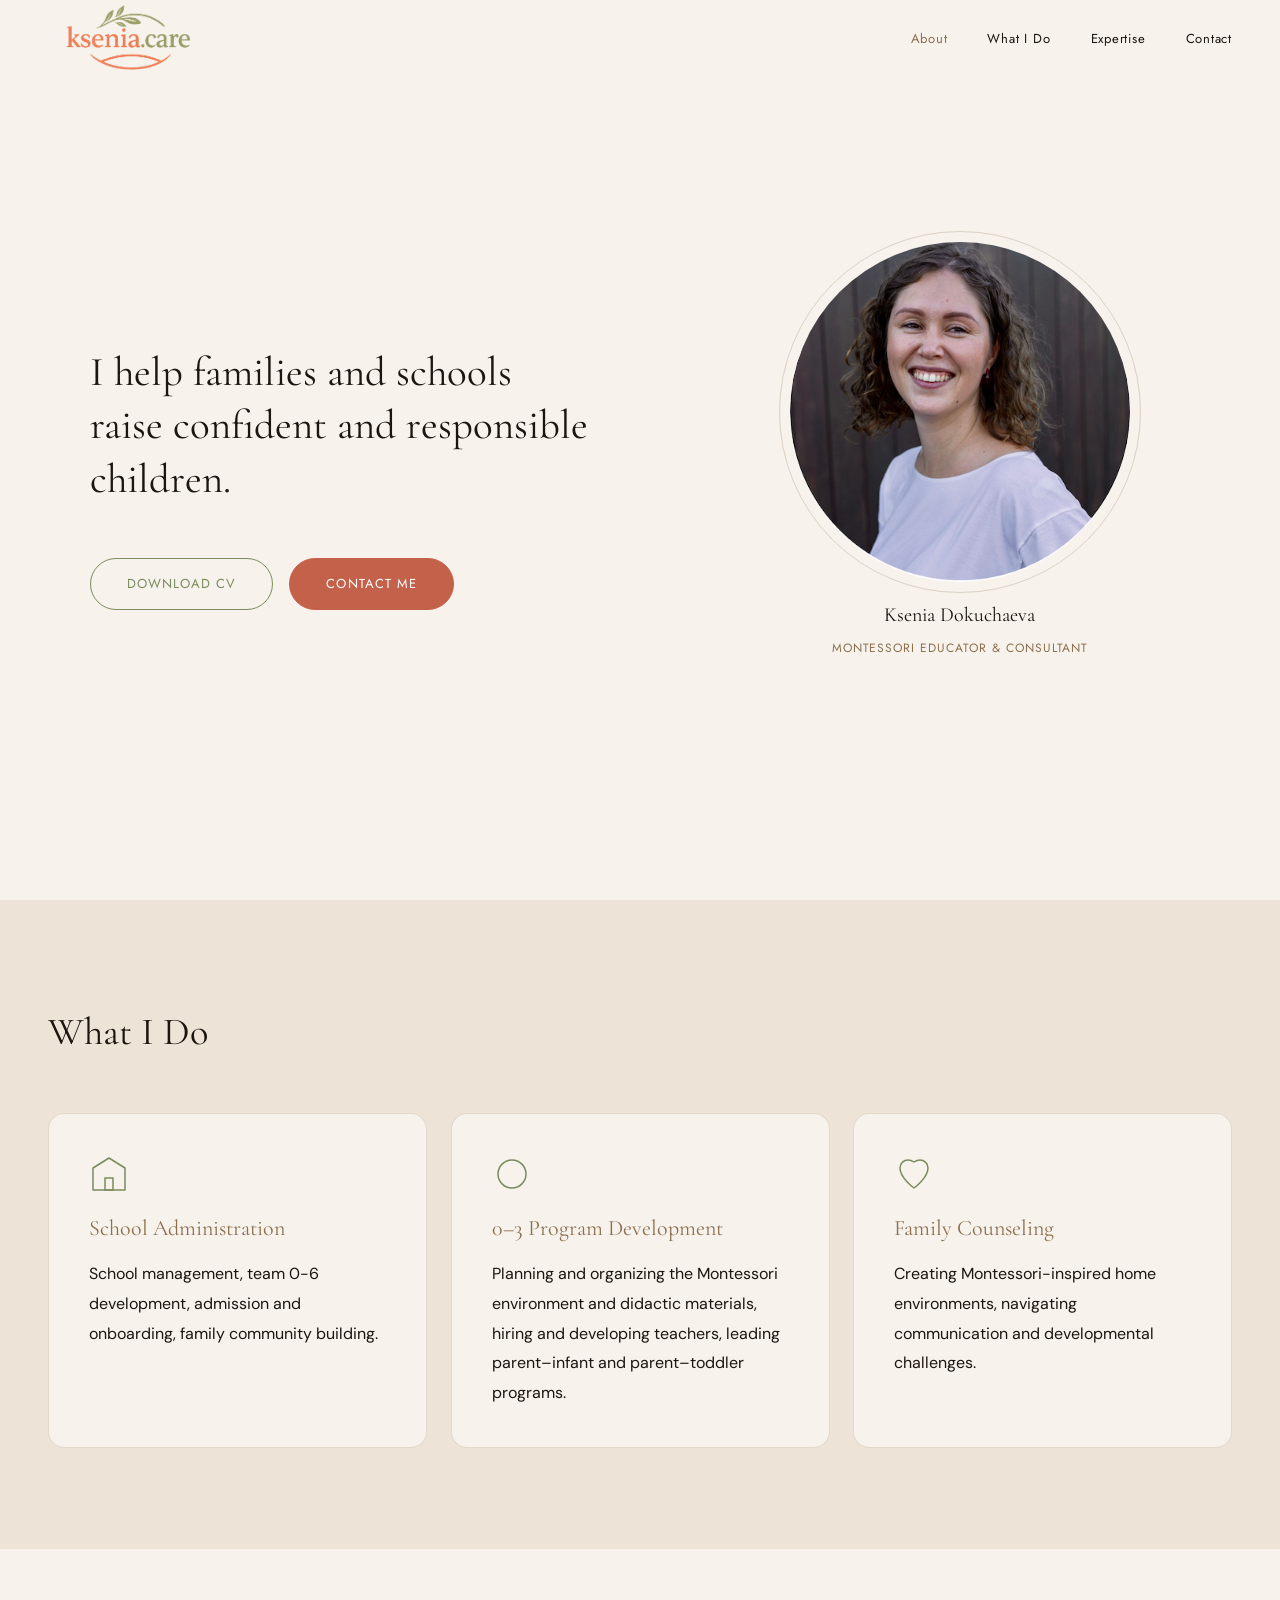
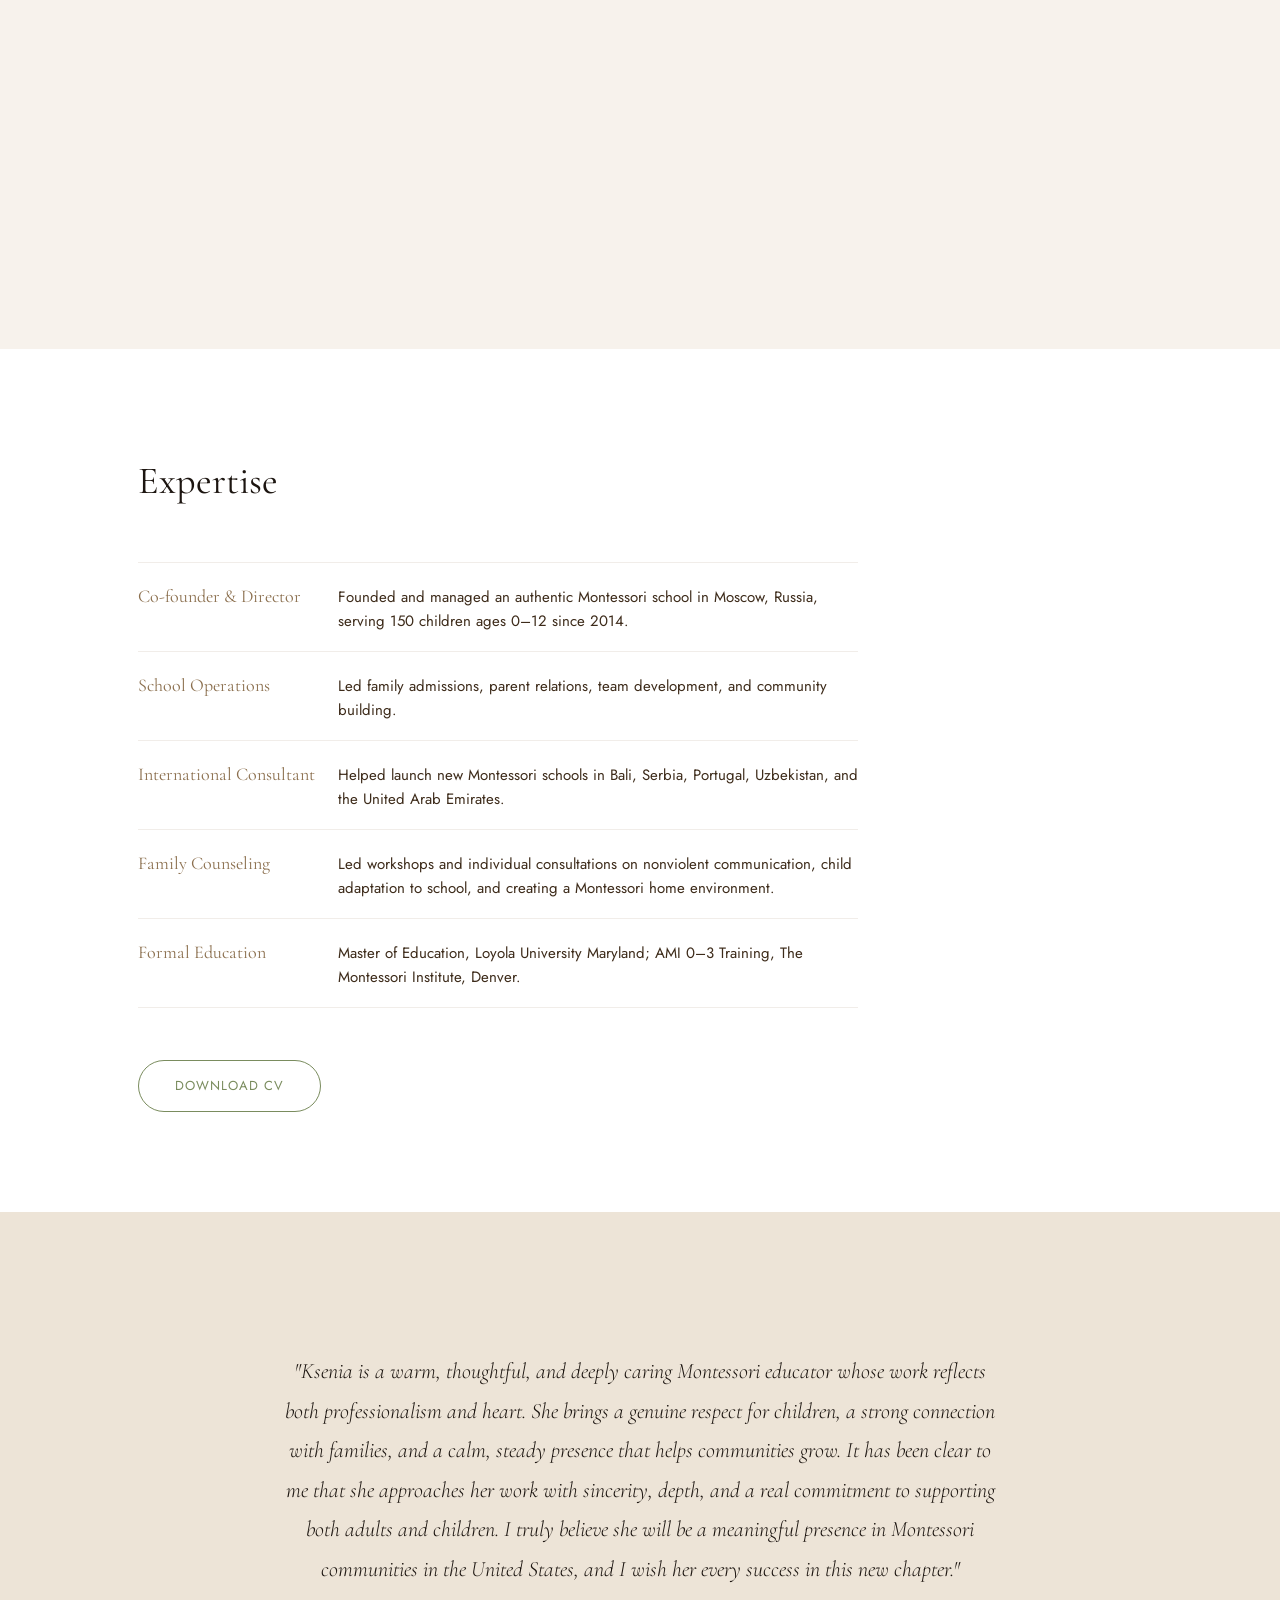
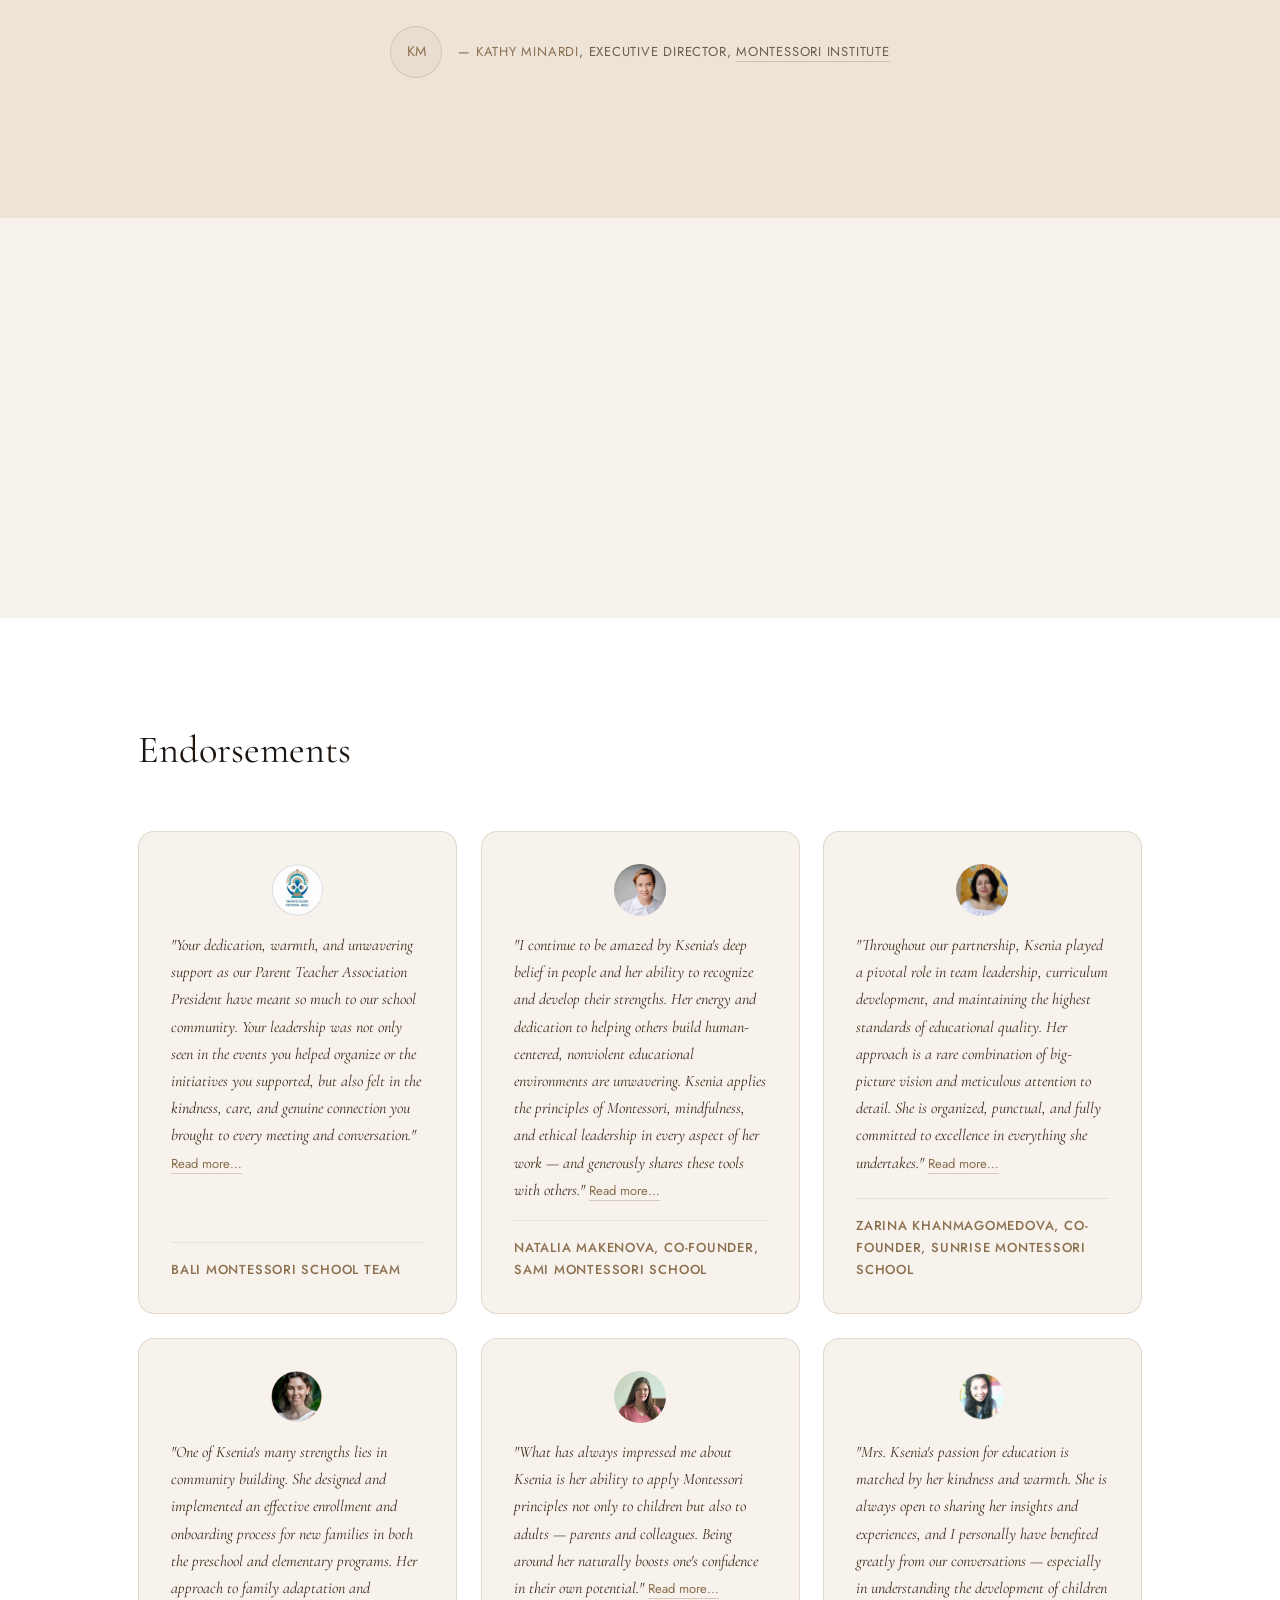
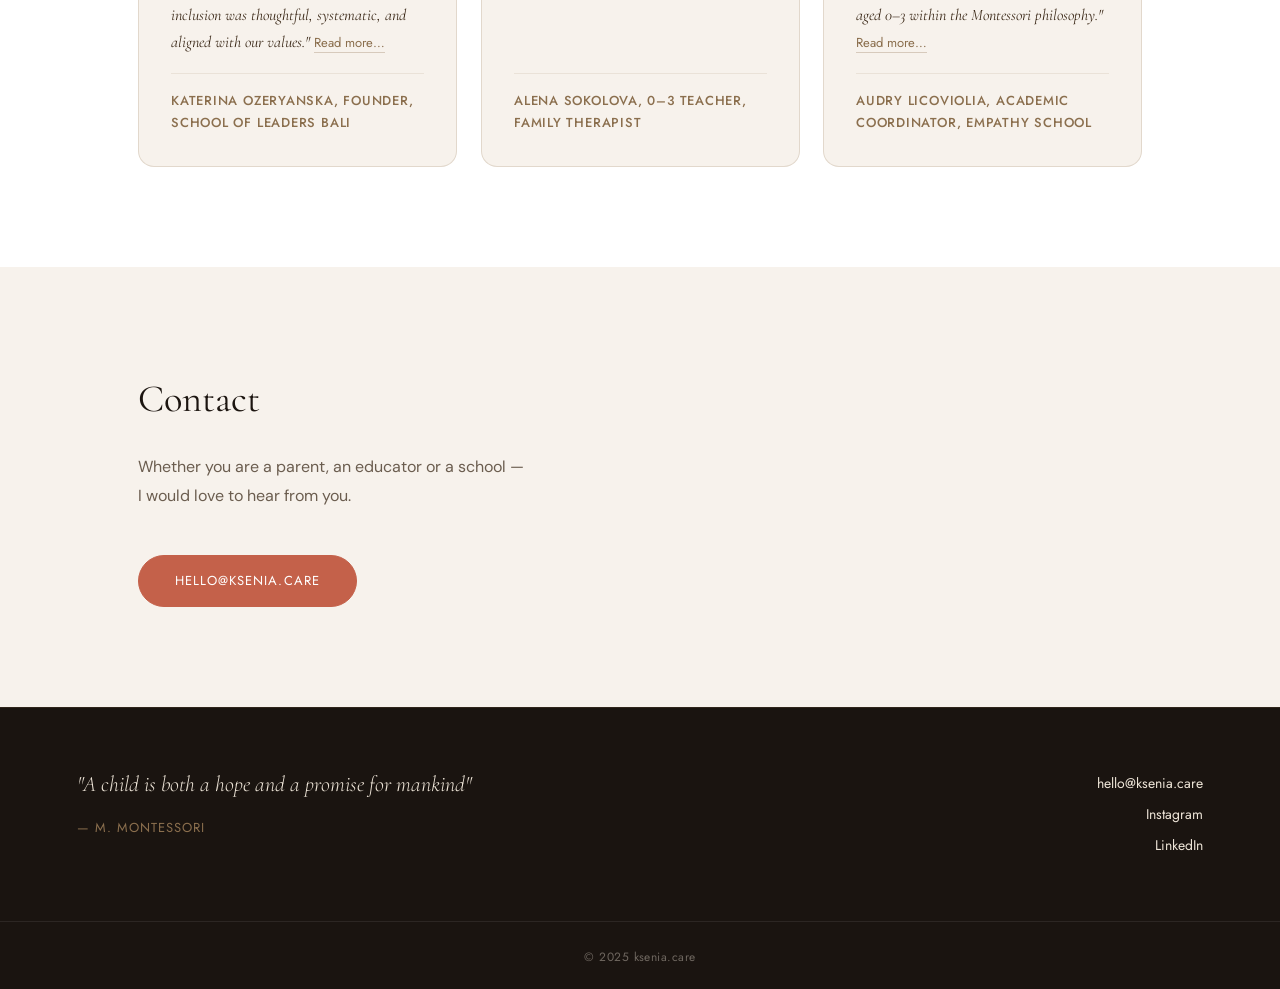
==== commit f76f5bb3: "фото" ====
--- a/index.html
+++ b/index.html
@@ -88,6 +88,8 @@
     </div>
   </section>
 
+  <section class="photo-divider"></section>
+
   <section id="expertise" class="section expertise">
     <div class="container">
       <h2>Expertise</h2>
@@ -113,6 +115,8 @@
       </blockquote>
     </div>
   </section>
+
+  <section class="photo-divider photo-divider--2"></section>
 
   <section class="section endorsements">
     <div class="container">
--- a/style.css
+++ b/style.css
@@ -690,6 +690,29 @@
   .footer-right {
     align-items: flex-start;
   }
+}
+
+/* ── PHOTO DIVIDER ── */
+
+.photo-divider {
+  width: 100%;
+  height: 400px;
+  background-image: url('assets/background1.png');
+  background-size: cover;
+  background-position: center;
+  background-attachment: fixed;
+  padding: 0;
+}
+
+@media (max-width: 768px) {
+  .photo-divider {
+    background-attachment: scroll;
+    height: 260px;
+  }
+}
+
+.photo-divider--2 {
+  background-image: url('assets/background2.png');
 }
 
 /* ── PDF PAGES ── */
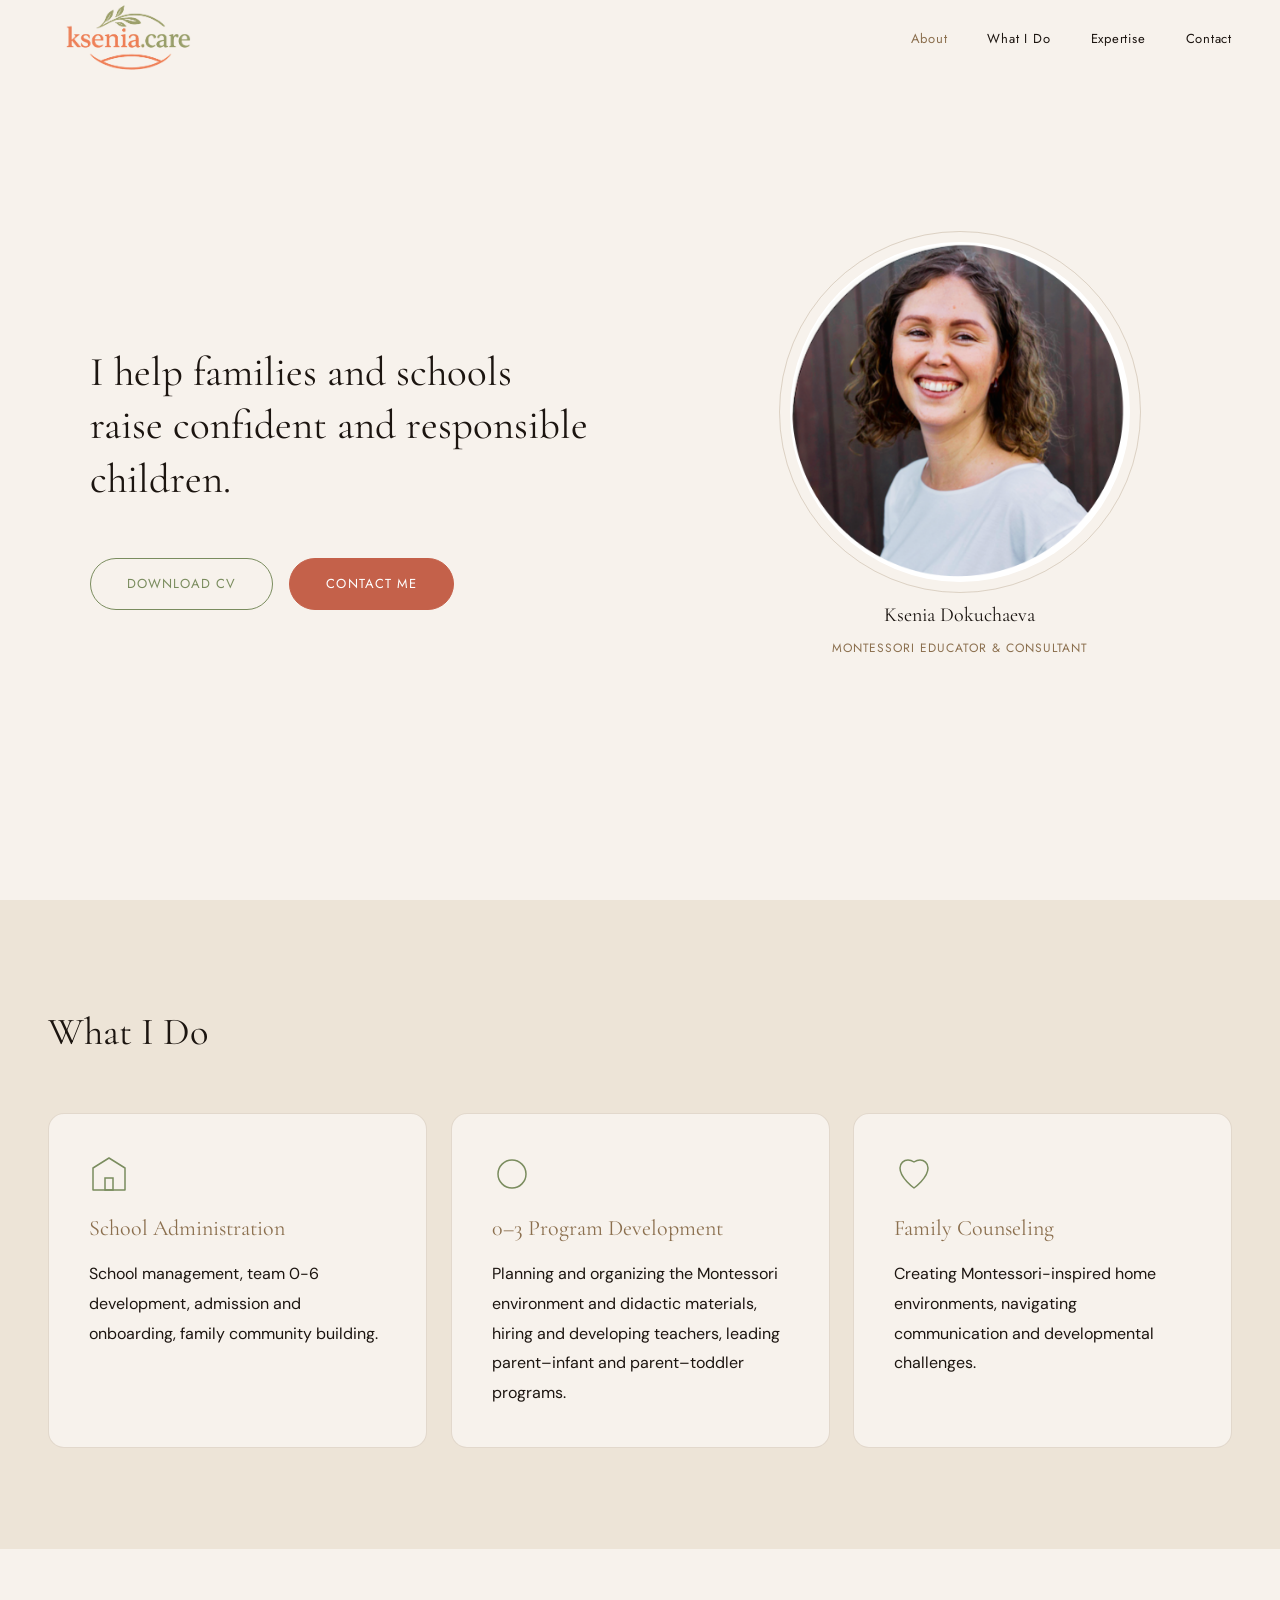
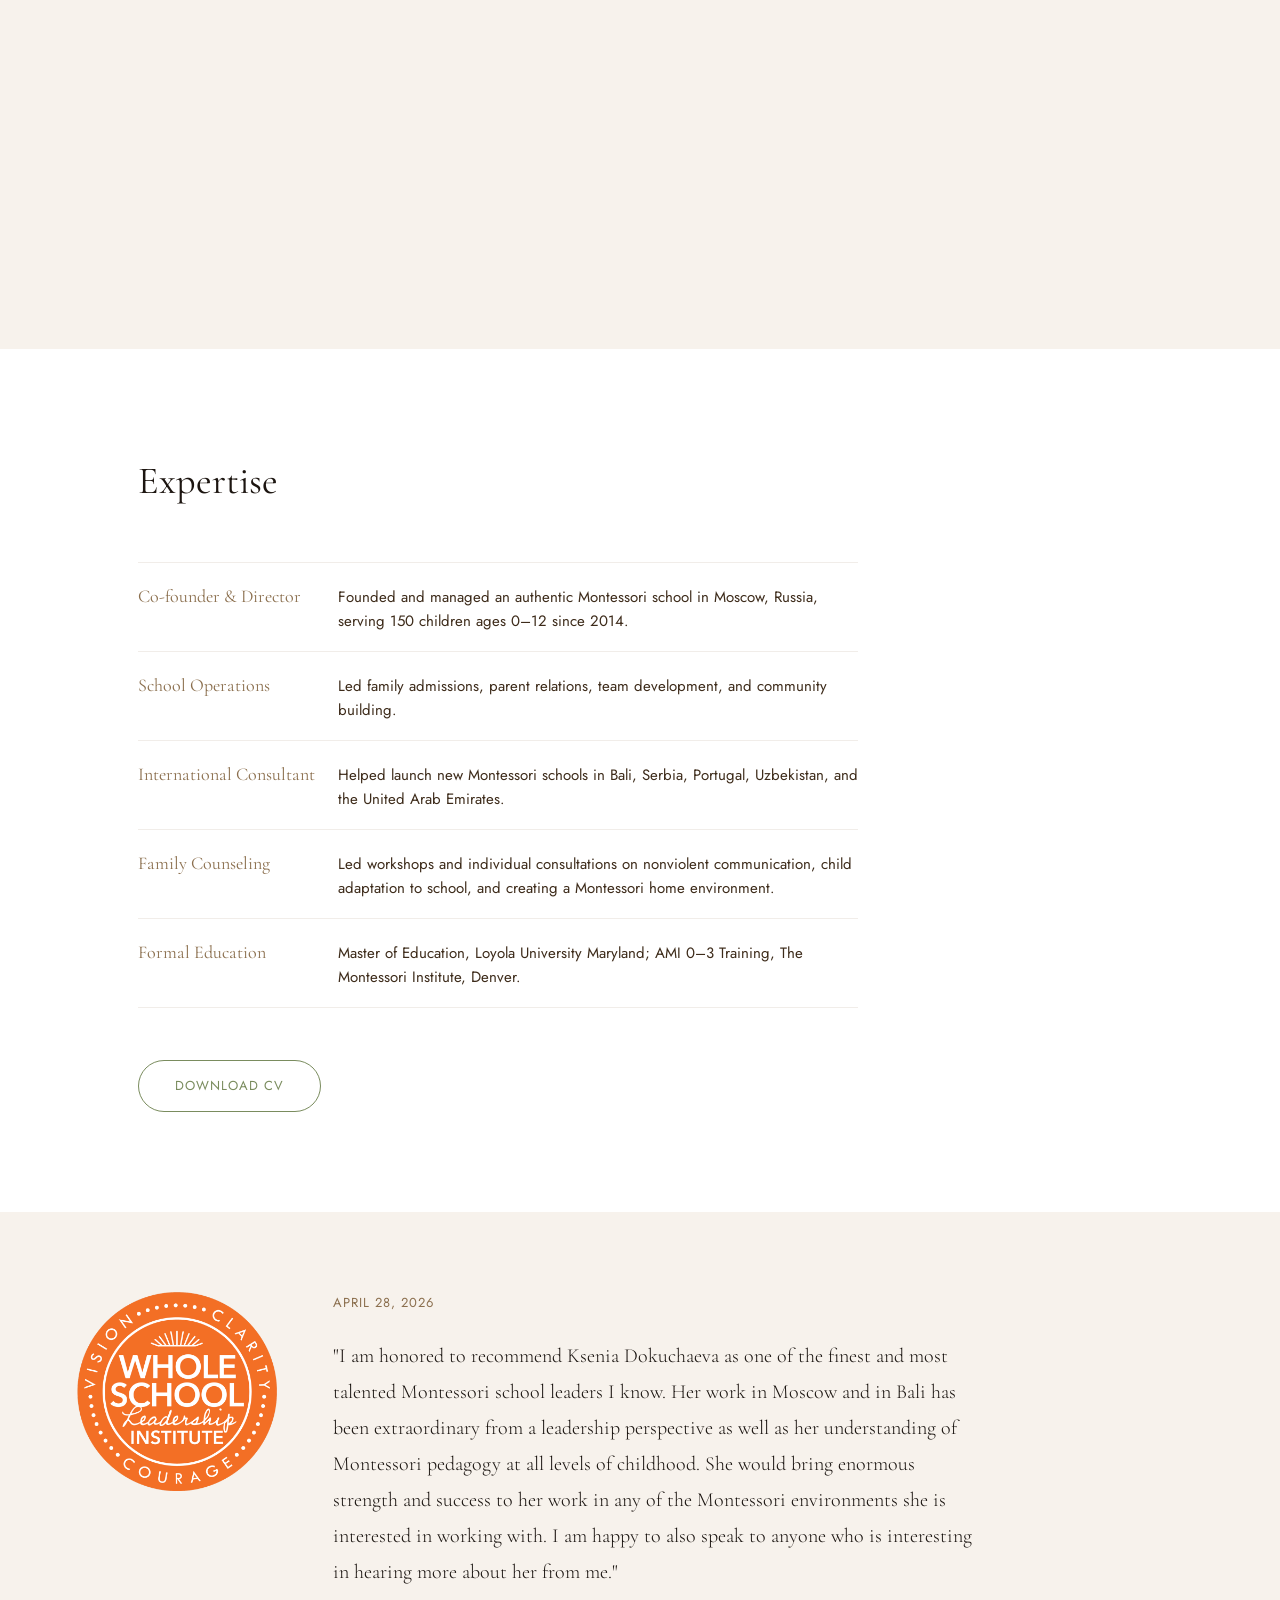
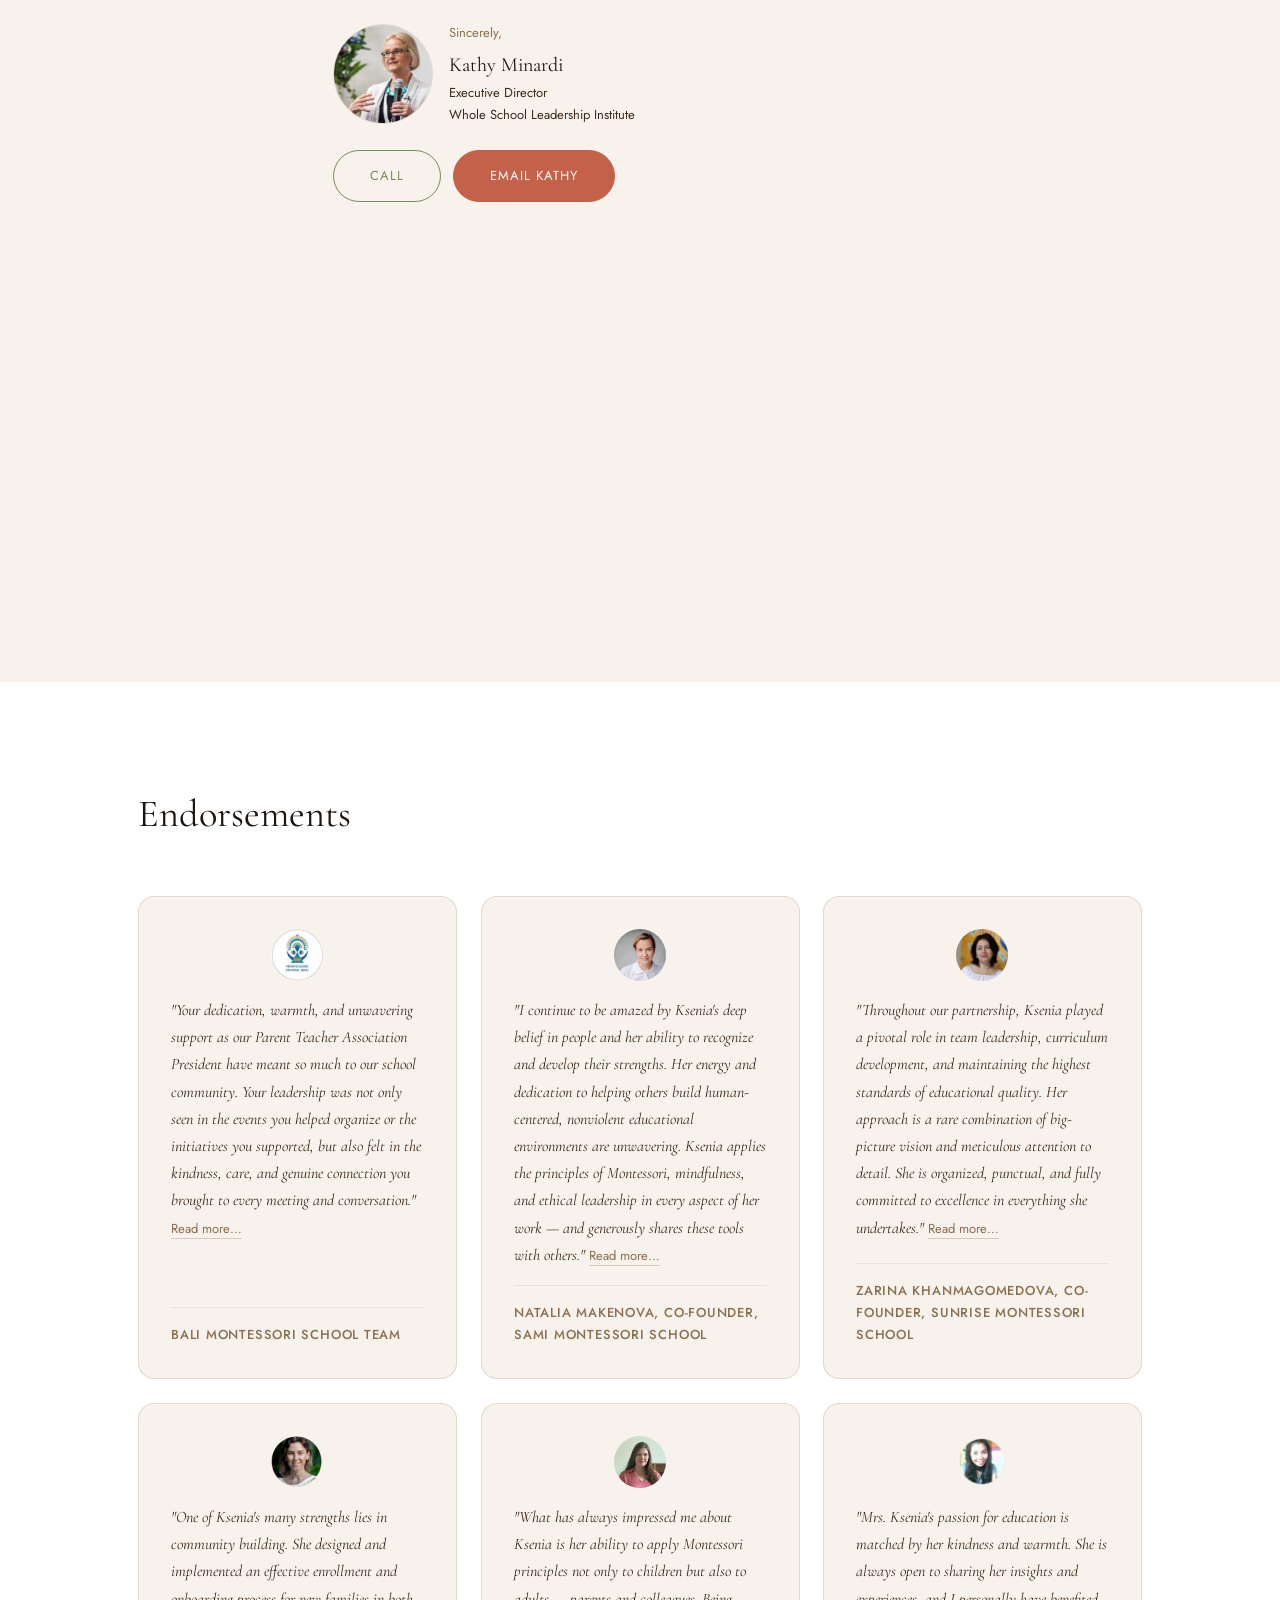
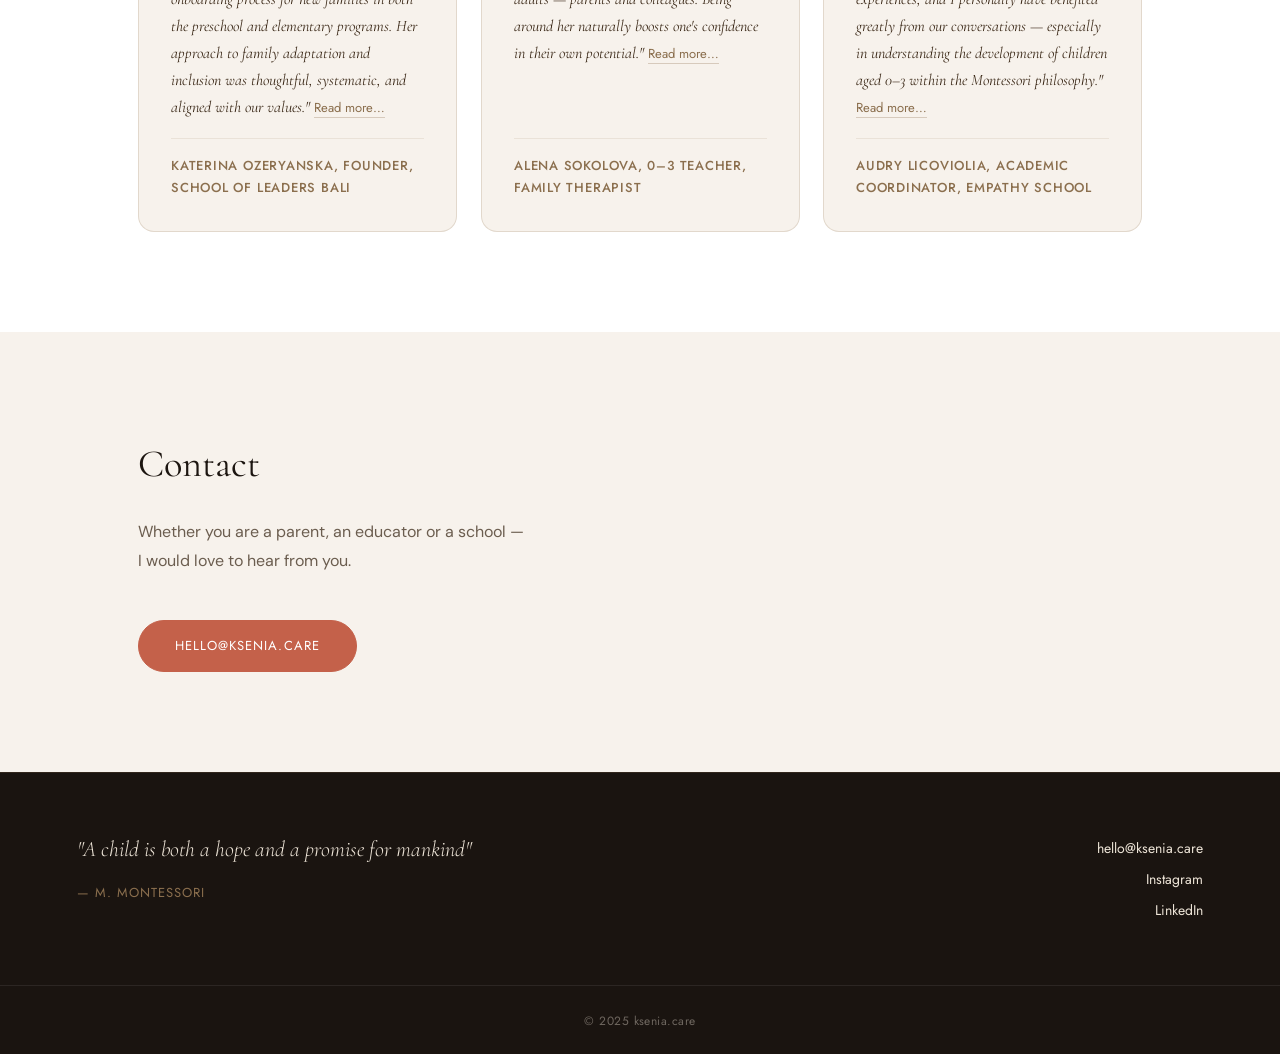
==== commit 22f75f79: "kathy" ====
--- a/index.html
+++ b/index.html
@@ -104,15 +104,28 @@
     </div>
   </section>
 
-  <section class="section mentor-quote">
-    <div class="container">
-      <blockquote>
-        <p>"Ksenia is a warm, thoughtful, and deeply caring Montessori educator whose work reflects both professionalism and heart. She brings a genuine respect for children, a strong connection with families, and a calm, steady presence that helps communities grow. It has been clear to me that she approaches her work with sincerity, depth, and a real commitment to supporting both adults and children. I truly believe she will be a meaningful presence in Montessori communities in the United States, and I wish her every success in this new chapter."</p>
-        <div class="cite-row">
-          <div class="cite-avatar">KM</div>
-          <cite>— <a href="https://www.wholeschoolleadership.org/" target="_blank" rel="noopener" class="cite-link">Kathy Minardi</a>, Executive Director, <a href="https://www.wholeschoolleadership.org/" target="_blank" rel="noopener" class="cite-link-secondary">Montessori Institute</a></cite>
-        </div>
-      </blockquote>
+  <section class="mentor-quote">
+    <div class="mentor-quote__inner">
+      <div class="mentor-quote__logo-col">
+        <img src="assets/leadershipinstitute.webp" alt="Whole School Leadership Institute" class="mentor-quote__logo">
+      </div>
+      <div class="mentor-quote__content-col">
+        <p class="mentor-quote__date">April 28, 2026</p>
+        <p class="mentor-quote__text">"I am honored to recommend Ksenia Dokuchaeva as one of the finest and most talented Montessori school leaders I know. Her work in Moscow and in Bali has been extraordinary from a leadership perspective as well as her understanding of Montessori pedagogy at all levels of childhood. She would bring enormous strength and success to her work in any of the Montessori environments she is interested in working with. I am happy to also speak to anyone who is interesting in hearing more about her from me."</p>
+        <div class="mentor-quote__signature">
+          <img src="assets/kathymenardi.webp" alt="Kathy Minardi" class="mentor-quote__avatar">
+          <div class="mentor-quote__sig-text">
+            <span class="mentor-quote__sincerely">Sincerely,</span>
+            <span class="mentor-quote__name">Kathy Minardi</span>
+            <span class="mentor-quote__title">Executive Director</span>
+            <span class="mentor-quote__org">Whole School Leadership Institute</span>
+          </div>
+        </div>
+        <div class="mentor-quote__actions">
+          <a href="tel:+12022104517" class="btn btn--cv">Call</a>
+          <a href="mailto:kathy@wholeschoolleadership.org" class="btn btn--mail">Email Kathy</a>
+        </div>
+      </div>
     </div>
   </section>
 
--- a/style.css
+++ b/style.css
@@ -316,83 +316,112 @@
 /* ── MENTOR QUOTE ── */
 
 .mentor-quote {
-  background: var(--beige);
-  text-align: center;
-  padding: 140px 0;
-}
-
-.mentor-quote .container {
-  display: flex;
-  justify-content: center;
-}
-
-.mentor-quote blockquote {
-  max-width: 780px;
-}
-
-.mentor-quote blockquote {
-  max-width: 720px;
-}
-
-.mentor-quote blockquote p {
-  font-family: 'Cormorant Garamond', Georgia, serif;
-  font-size: 22px;
+  background: #F7F2EC;
+  padding: 80px 6%;
+}
+
+.mentor-quote__inner {
+  display: flex;
+  align-items: flex-start;
+  gap: 56px;
+}
+
+.mentor-quote__logo-col {
+  flex-shrink: 0;
+}
+
+.mentor-quote__logo {
+  width: 200px;
+  object-fit: contain;
+  display: block;
+}
+
+.mentor-quote__content-col {
+  flex: 1;
+  min-width: 0;
+}
+
+.mentor-quote__date {
+  font-family: 'Jost', system-ui, sans-serif;
+  font-size: 13px;
+  text-transform: uppercase;
+  letter-spacing: 0.08em;
+  color: #8B6F4E;
+  margin: 0 0 24px;
+}
+
+.mentor-quote__text {
+  font-family: 'Cormorant Garamond', Georgia, serif;
+  font-size: 20px;
   font-weight: 300;
-  font-style: italic;
+  font-style: normal;
   line-height: 1.8;
-  margin-bottom: 36px;
-}
-
-.cite-row {
+  color: #1A1410;
+  max-width: 640px;
+  margin: 0;
+}
+
+.mentor-quote__signature {
   display: flex;
   align-items: center;
-  justify-content: center;
   gap: 16px;
-}
-
-.cite-avatar {
-  width: 52px;
-  height: 52px;
+  margin-top: 32px;
+}
+
+.mentor-quote__avatar {
+  width: 100px;
+  height: 100px;
   border-radius: 50%;
-  background: #E8DDD0;
+  object-fit: cover;
+  object-position: center top;
   border: 1px solid rgba(139, 111, 78, 0.2);
-  display: flex;
-  align-items: center;
-  justify-content: center;
-  font-family: 'Jost', system-ui, sans-serif;
-  font-size: 14px;
-  color: var(--accent);
   flex-shrink: 0;
 }
 
-.mentor-quote cite {
-  font-family: 'Jost', system-ui, sans-serif;
-  font-size: 13px;
-  letter-spacing: 0.06em;
-  text-transform: uppercase;
-  color: var(--ink-muted);
-  font-style: normal;
-  text-align: left;
-}
-
-.cite-link {
-  color: var(--accent);
-  text-decoration: none;
-}
-
-.cite-link:hover {
-  text-decoration: underline;
-}
-
-.cite-link-secondary {
-  color: inherit;
-  text-decoration: none;
-  border-bottom: 1px solid rgba(139, 111, 78, 0.3);
-  transition: border-bottom-color 0.2s;
-}
-
-.cite-link-secondary:hover {
-  border-bottom-color: var(--accent);
+.mentor-quote__sig-text {
+  display: flex;
+  flex-direction: column;
+}
+
+.mentor-quote__sincerely {
+  font-family: 'Jost', system-ui, sans-serif;
+  font-size: 13px;
+  color: #8B6F4E;
+  margin-bottom: 4px;
+}
+
+.mentor-quote__name {
+  font-family: 'Cormorant Garamond', Georgia, serif;
+  font-size: 20px;
+  font-weight: 400;
+  color: #1A1410;
+}
+
+.mentor-quote__title,
+.mentor-quote__org {
+  font-family: 'Jost', system-ui, sans-serif;
+  font-size: 13px;
+  color: #3D2B1A;
+}
+
+.mentor-quote__actions {
+  display: flex;
+  flex-wrap: wrap;
+  gap: 12px;
+  margin-top: 24px;
+}
+
+
+@media (max-width: 680px) {
+  .mentor-quote__inner {
+    flex-direction: column;
+    gap: 0;
+  }
+
+  .mentor-quote__logo {
+    width: 160px;
+    margin-bottom: 32px;
+  }
 }
 
 /* ── ENDORSEMENTS ── */
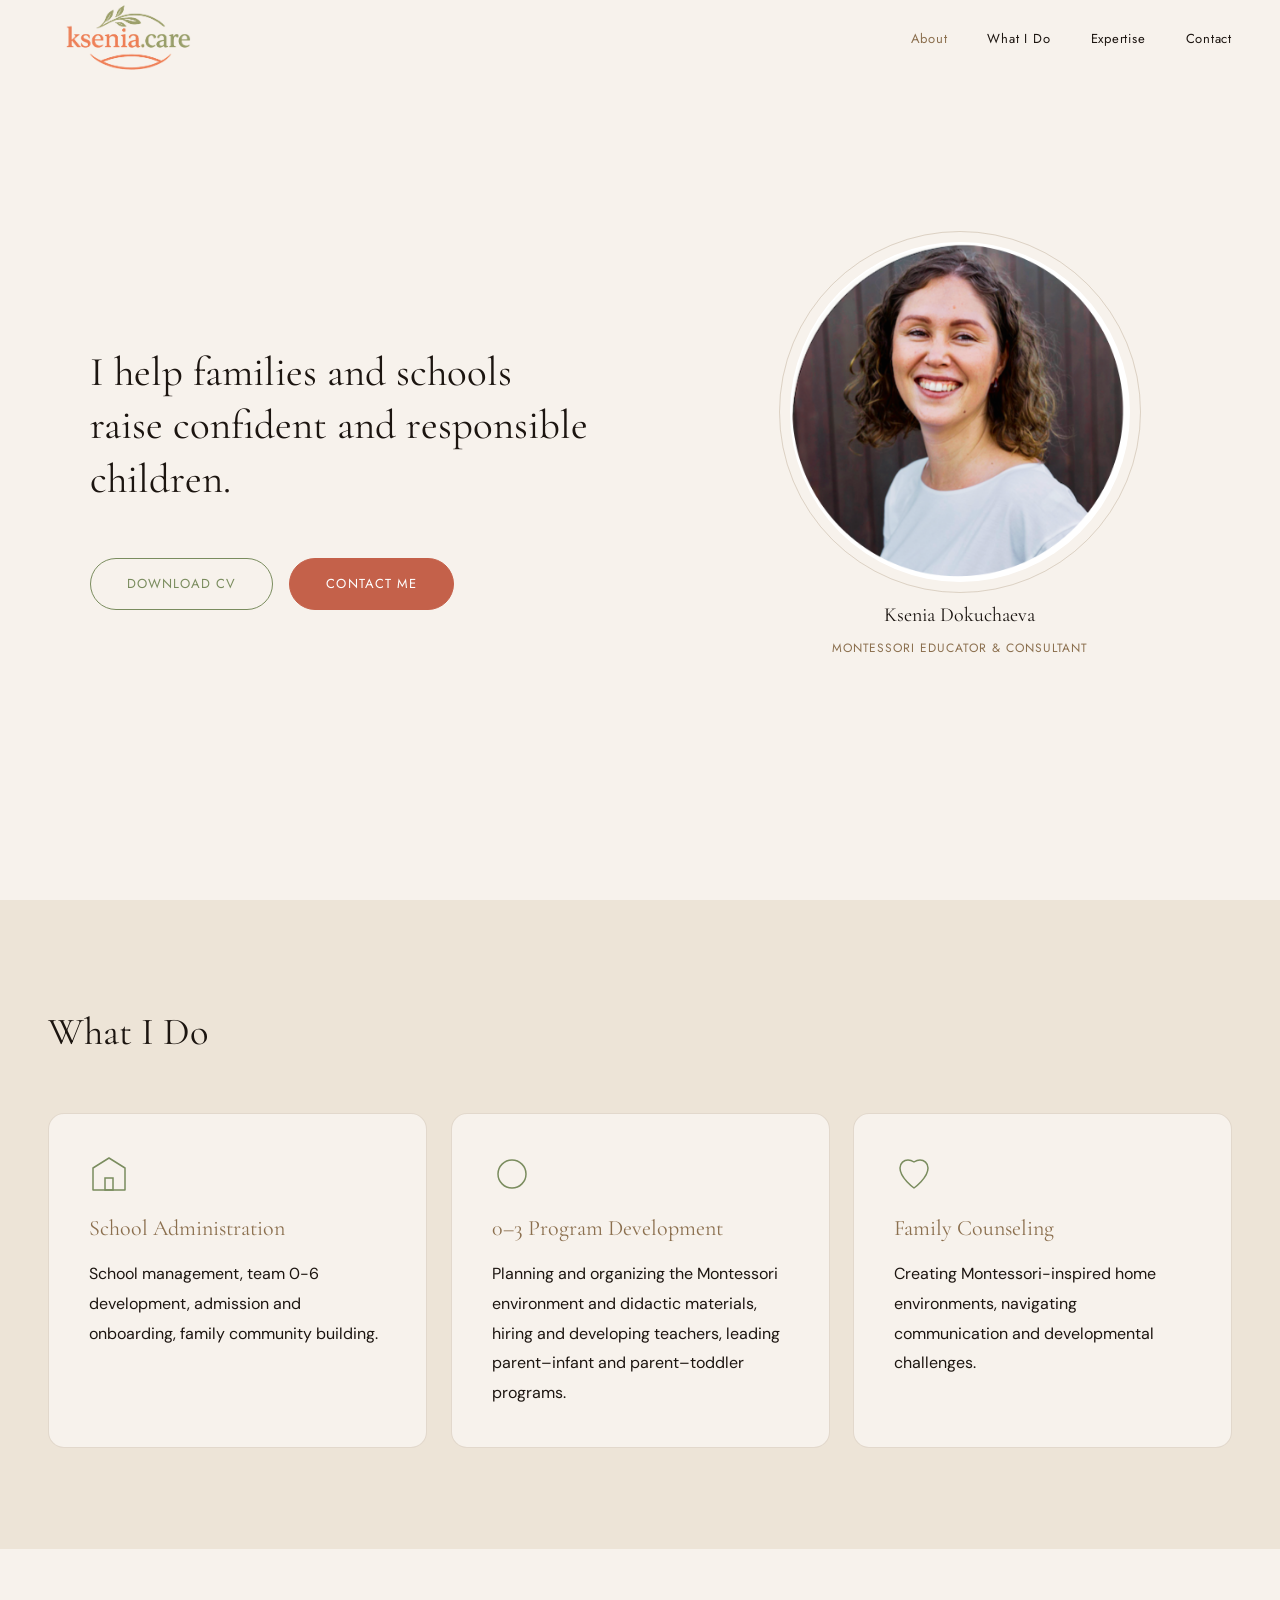
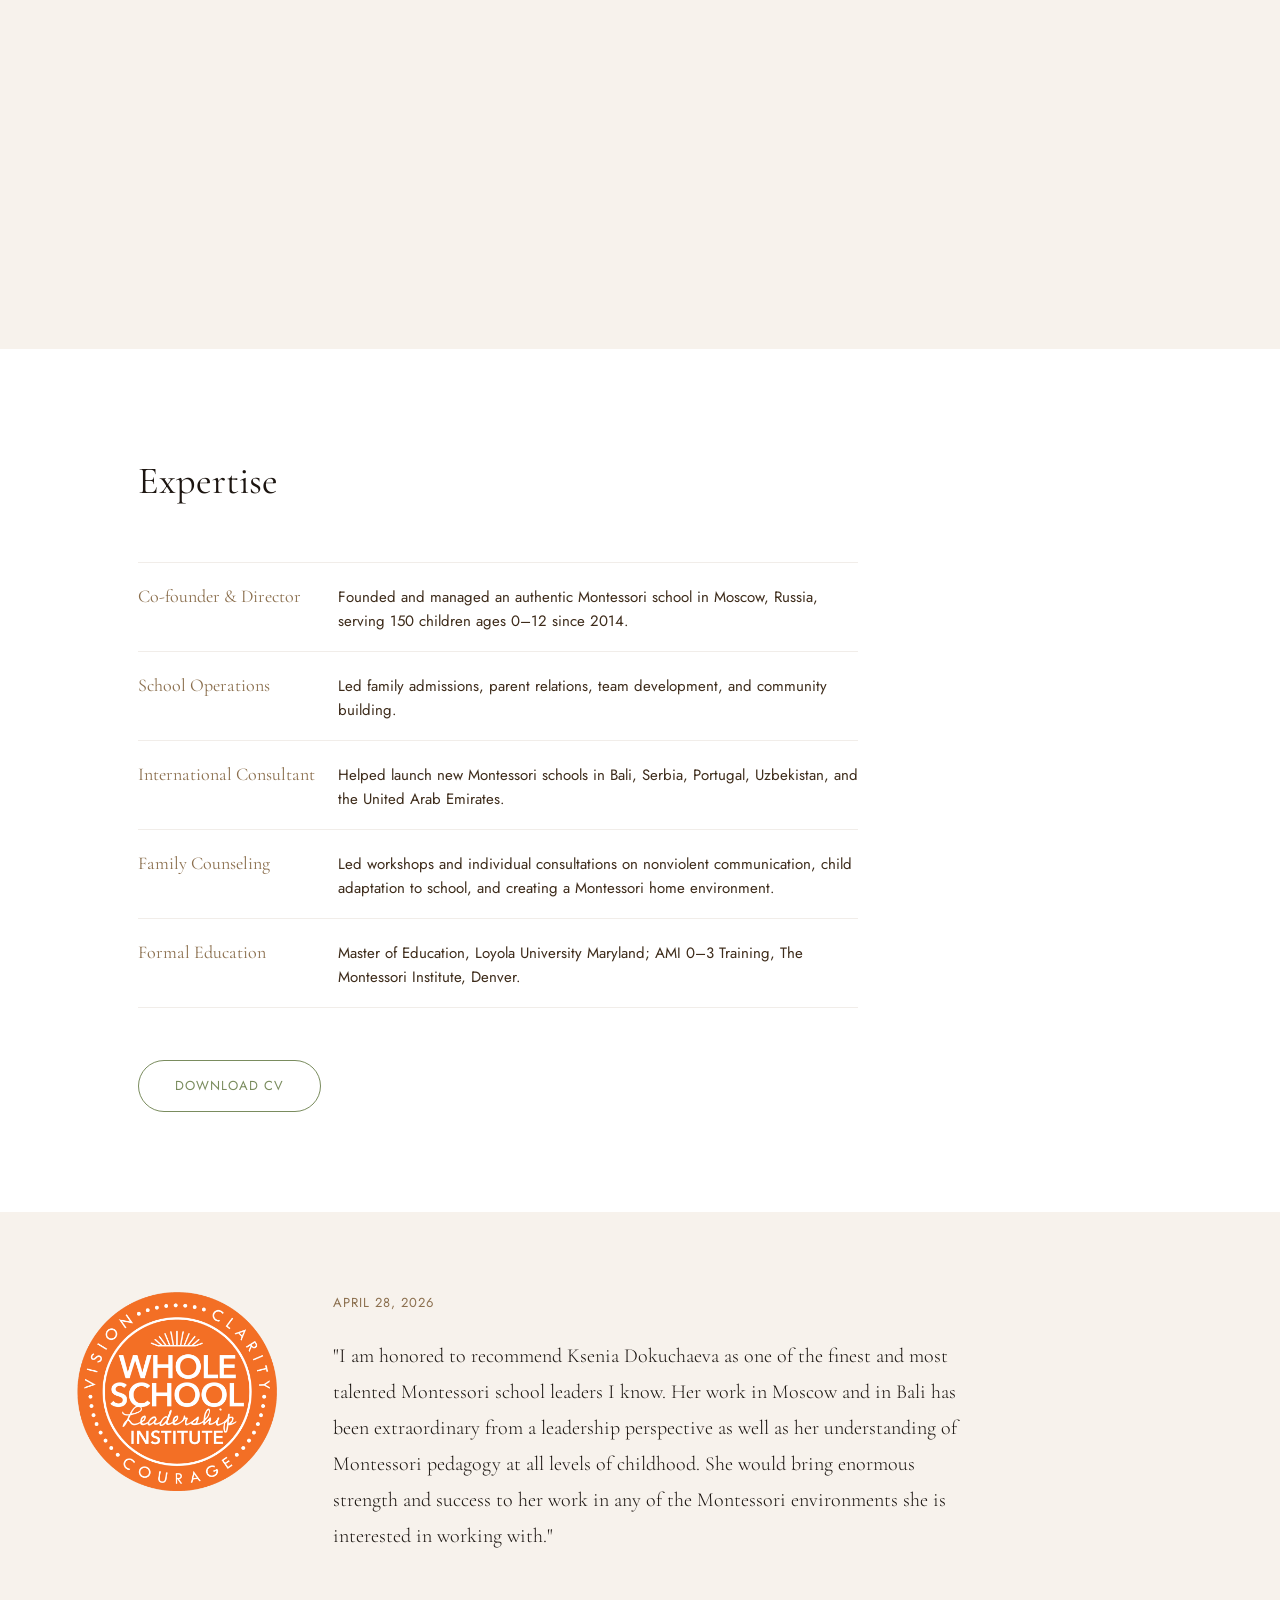
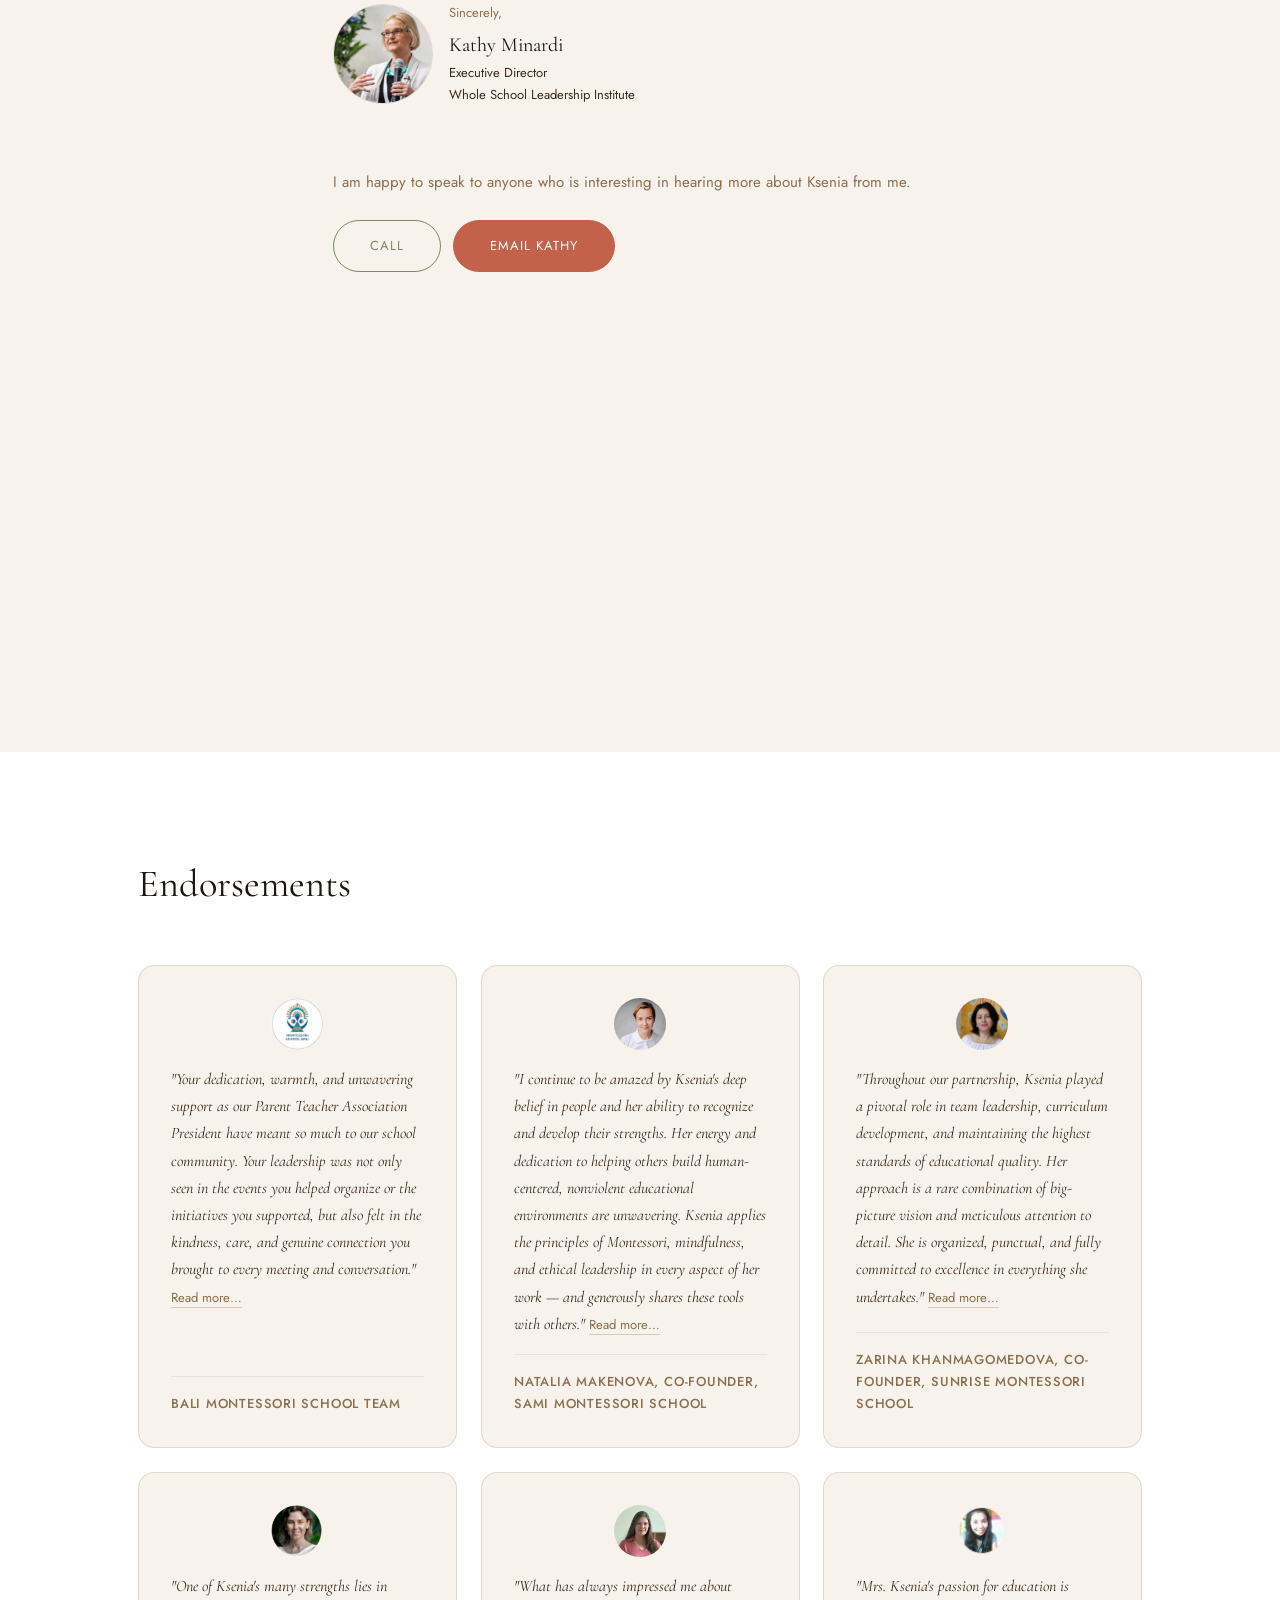
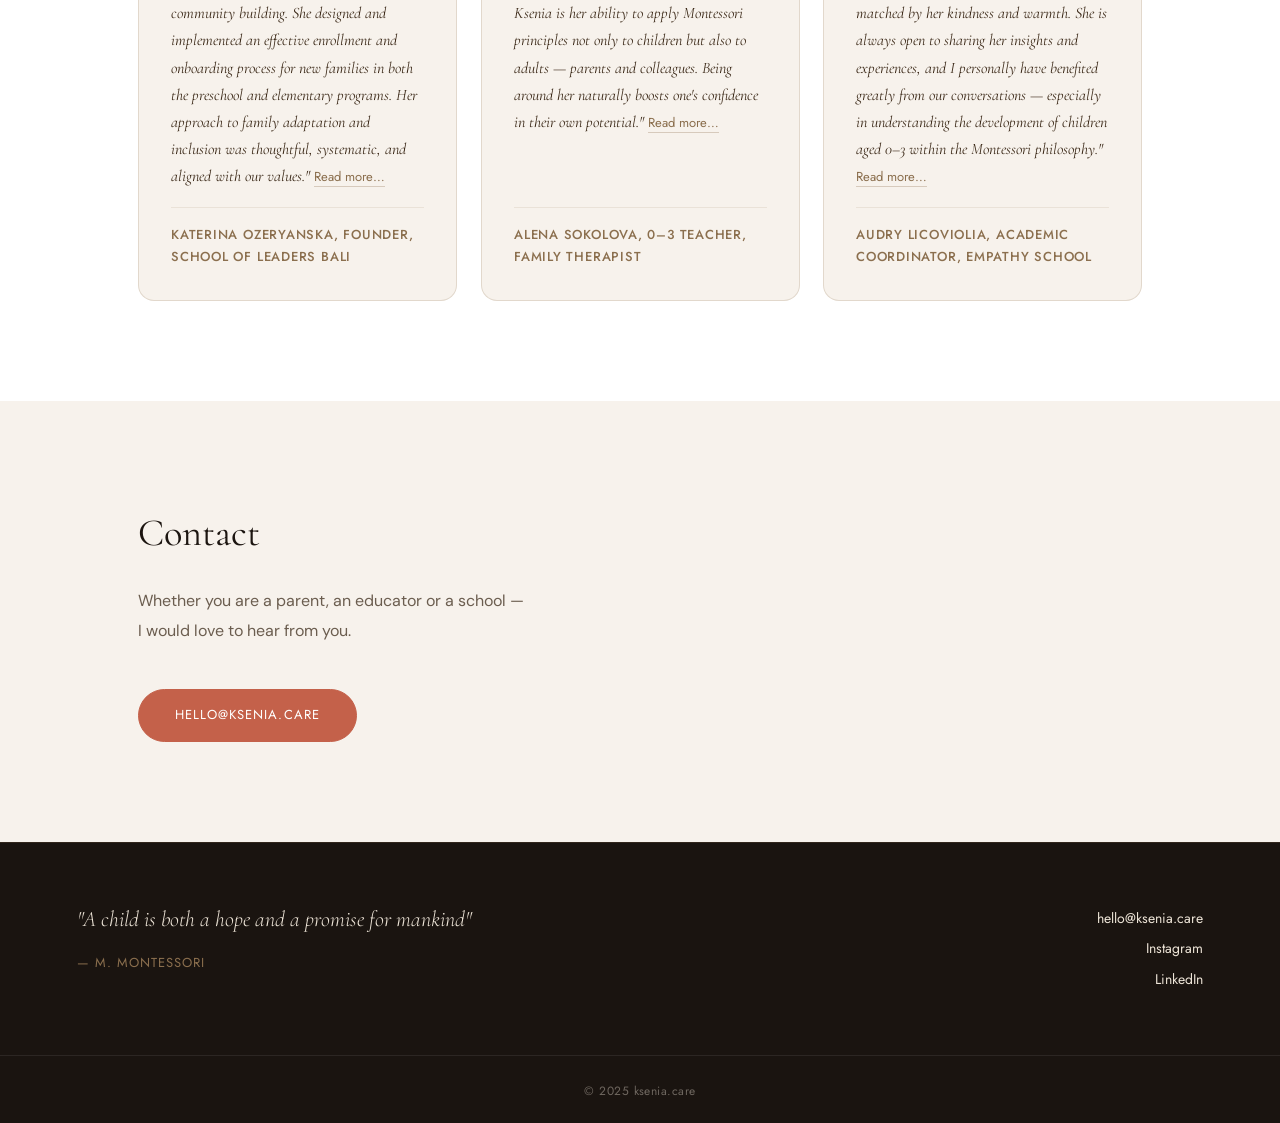
==== commit 9b0f811e: "kathy" ====
--- a/index.html
+++ b/index.html
@@ -111,7 +111,7 @@
       </div>
       <div class="mentor-quote__content-col">
         <p class="mentor-quote__date">April 28, 2026</p>
-        <p class="mentor-quote__text">"I am honored to recommend Ksenia Dokuchaeva as one of the finest and most talented Montessori school leaders I know. Her work in Moscow and in Bali has been extraordinary from a leadership perspective as well as her understanding of Montessori pedagogy at all levels of childhood. She would bring enormous strength and success to her work in any of the Montessori environments she is interested in working with. I am happy to also speak to anyone who is interesting in hearing more about her from me."</p>
+        <p class="mentor-quote__text">"I am honored to recommend Ksenia Dokuchaeva as one of the finest and most talented Montessori school leaders I know. Her work in Moscow and in Bali has been extraordinary from a leadership perspective as well as her understanding of Montessori pedagogy at all levels of childhood. She would bring enormous strength and success to her work in any of the Montessori environments she is interested in working with."</p>
         <div class="mentor-quote__signature">
           <img src="assets/kathymenardi.webp" alt="Kathy Minardi" class="mentor-quote__avatar">
           <div class="mentor-quote__sig-text">
@@ -121,6 +121,7 @@
             <span class="mentor-quote__org">Whole School Leadership Institute</span>
           </div>
         </div>
+        <p class="mentor-quote__contact-offer">I am happy to speak to anyone who is interesting in hearing more about Ksenia from me.</p>
         <div class="mentor-quote__actions">
           <a href="tel:+12022104517" class="btn btn--cv">Call</a>
           <a href="mailto:kathy@wholeschoolleadership.org" class="btn btn--mail">Email Kathy</a>
--- a/style.css
+++ b/style.css
@@ -365,7 +365,7 @@
   display: flex;
   align-items: center;
   gap: 16px;
-  margin-top: 32px;
+  margin-top: 48px;
 }
 
 .mentor-quote__avatar {
@@ -402,6 +402,16 @@
   font-family: 'Jost', system-ui, sans-serif;
   font-size: 13px;
   color: #3D2B1A;
+}
+
+.mentor-quote__contact-offer {
+  font-family: 'Jost', system-ui, sans-serif;
+  font-weight: 400;
+  font-size: 15px;
+  font-style: normal;
+  color: #8B6F4E;
+  margin-top: 64px;
+  margin-bottom: 16px;
 }
 
 .mentor-quote__actions {
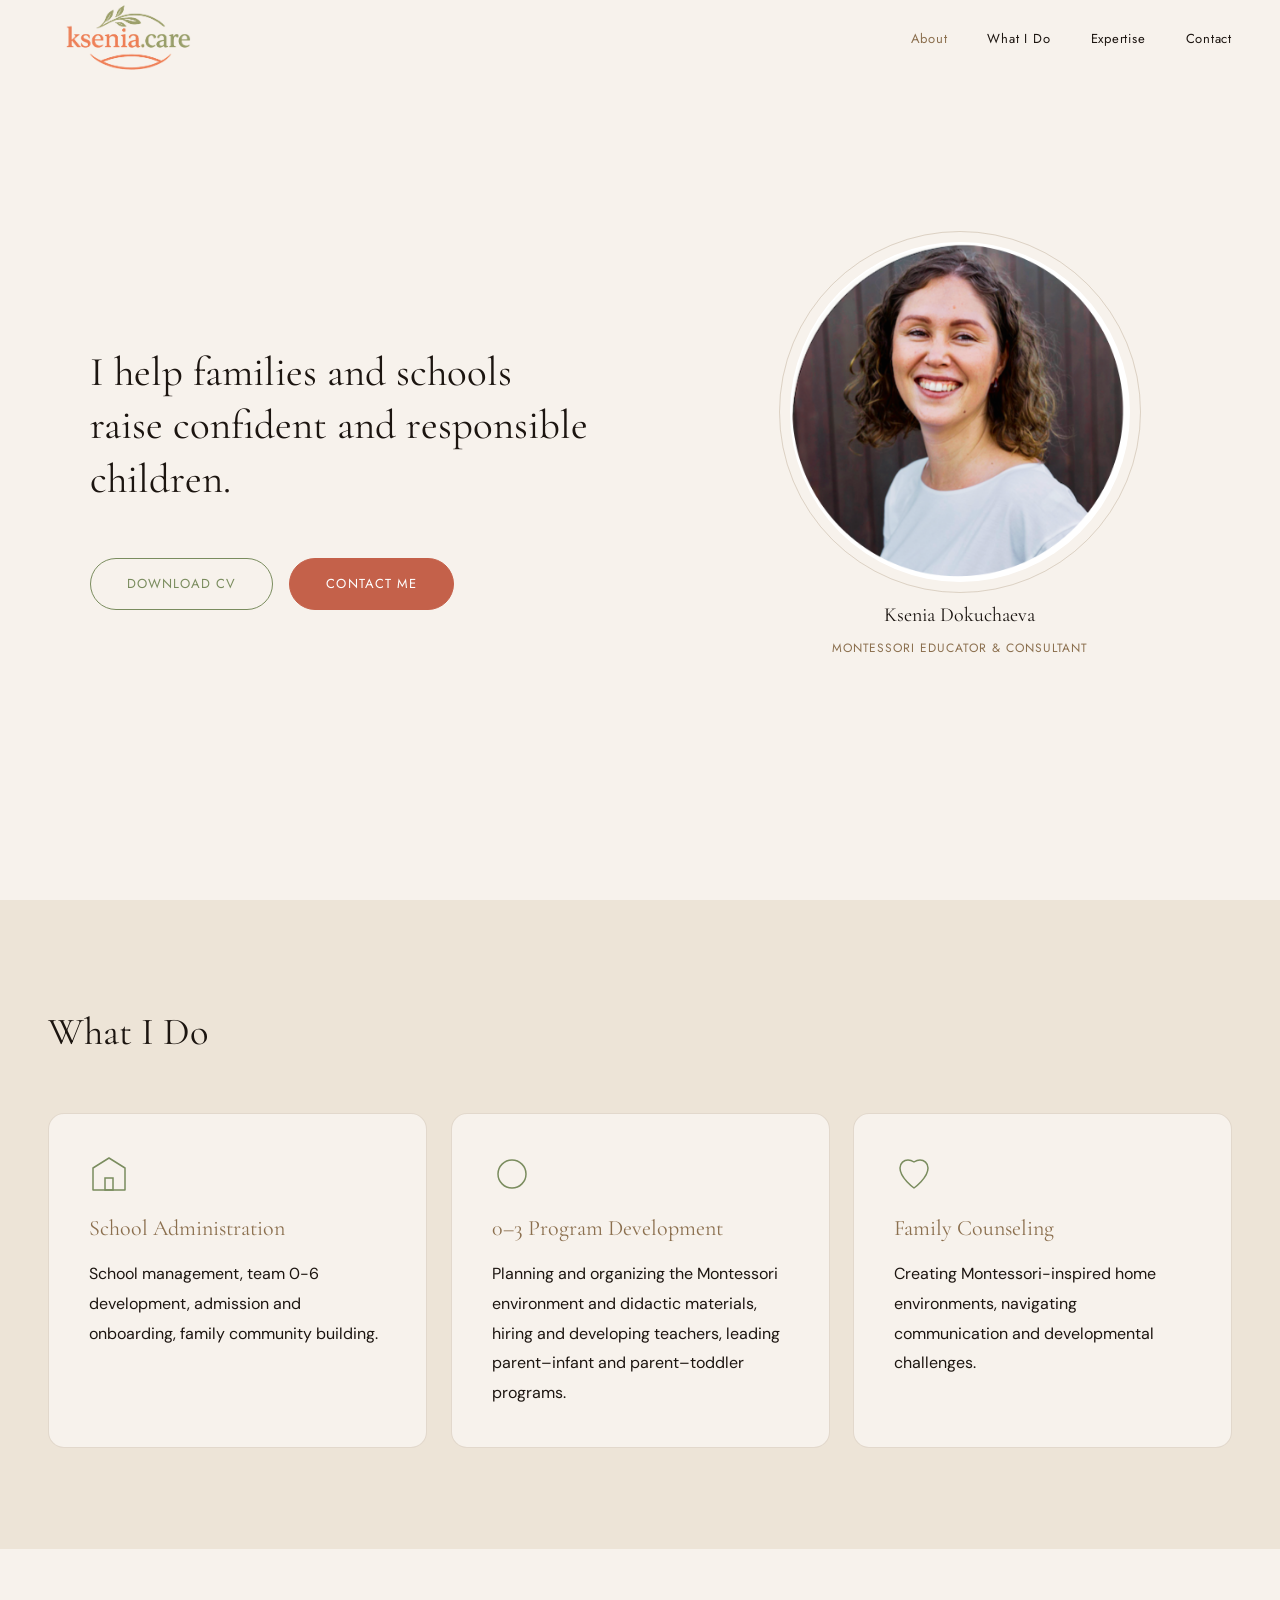
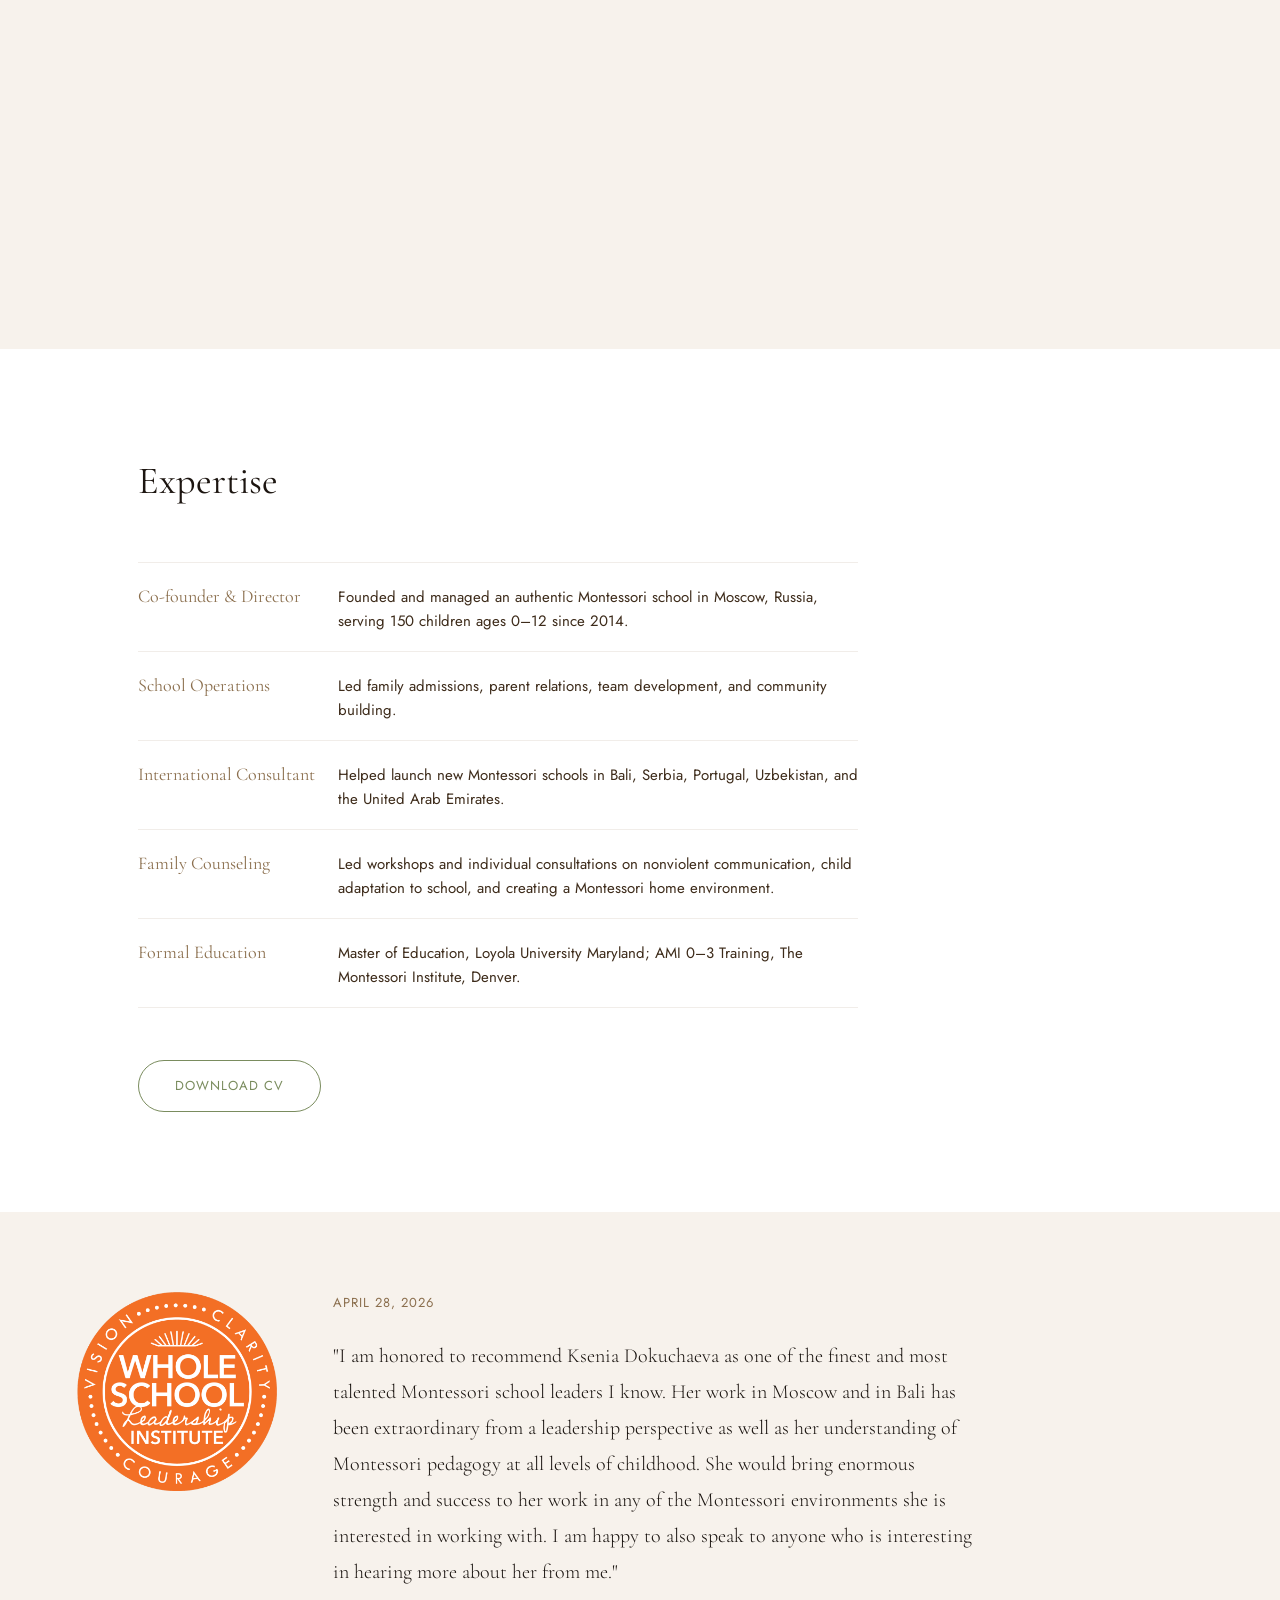
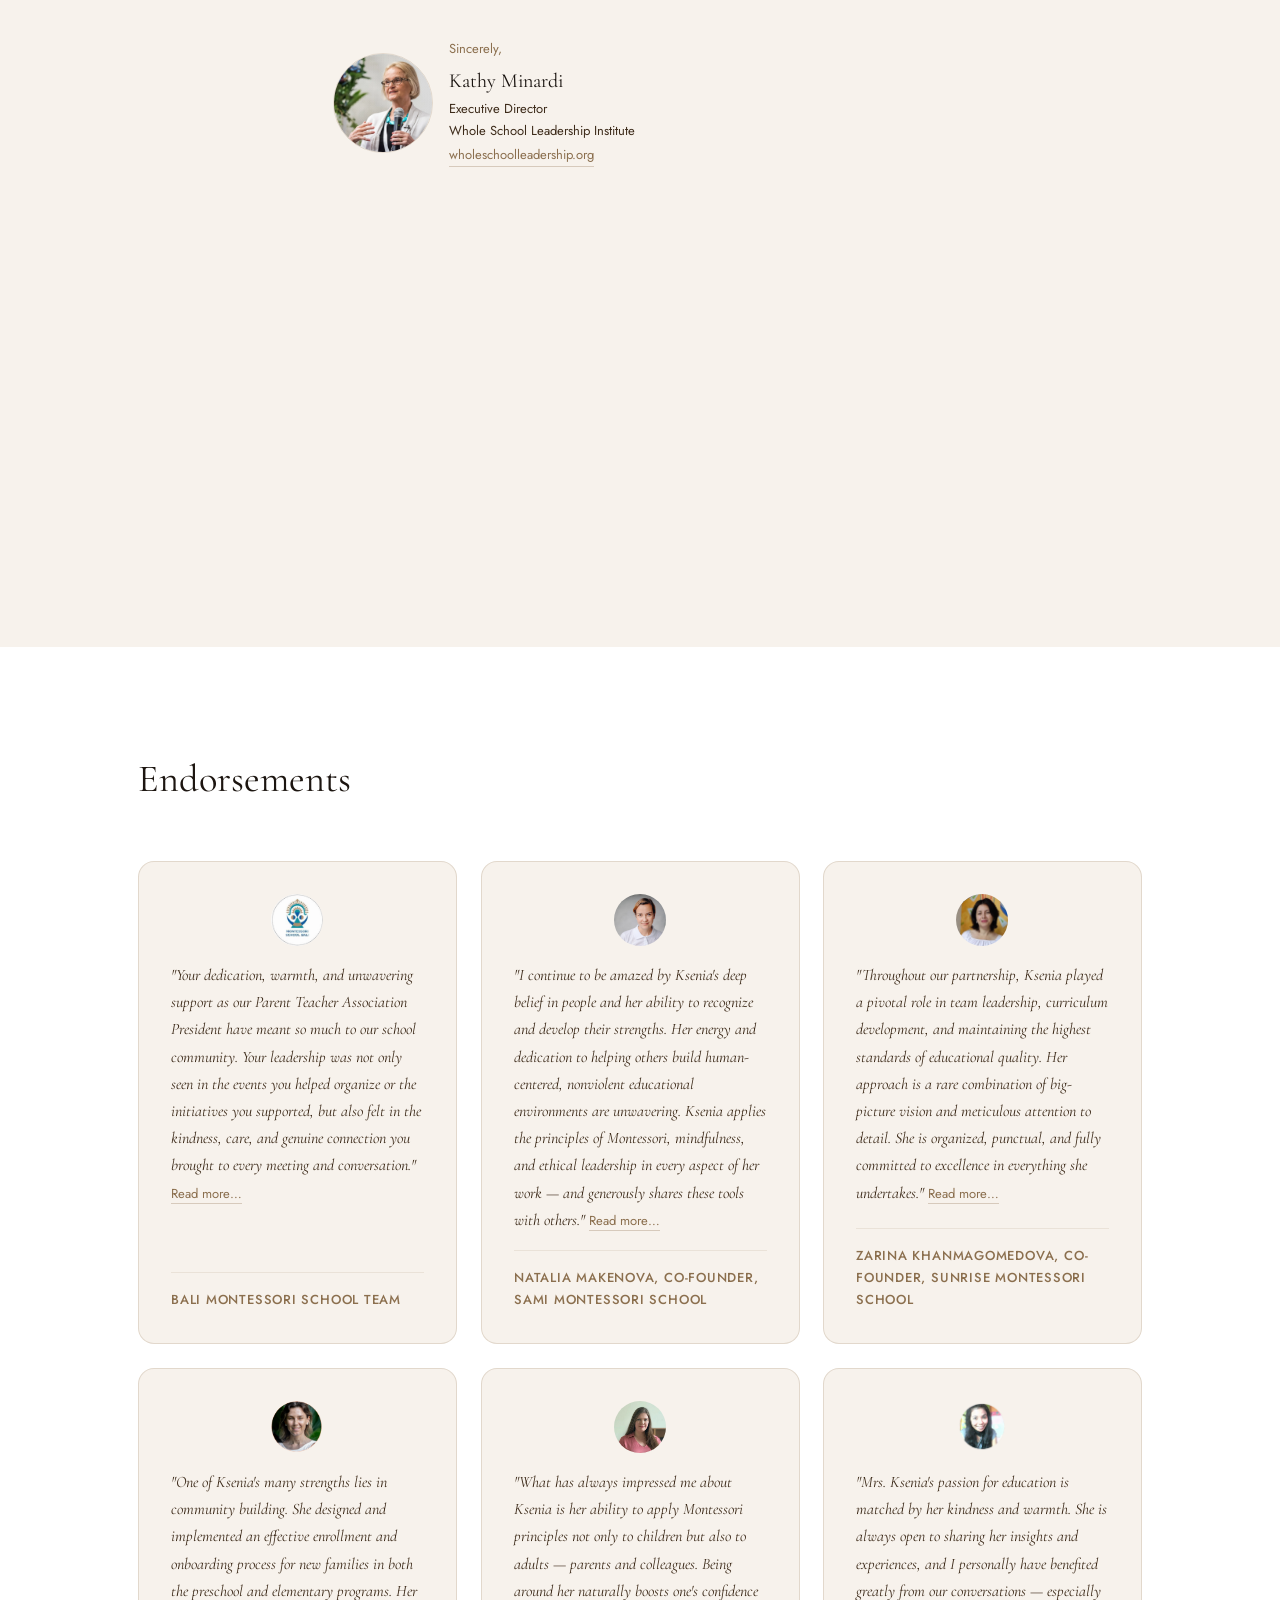
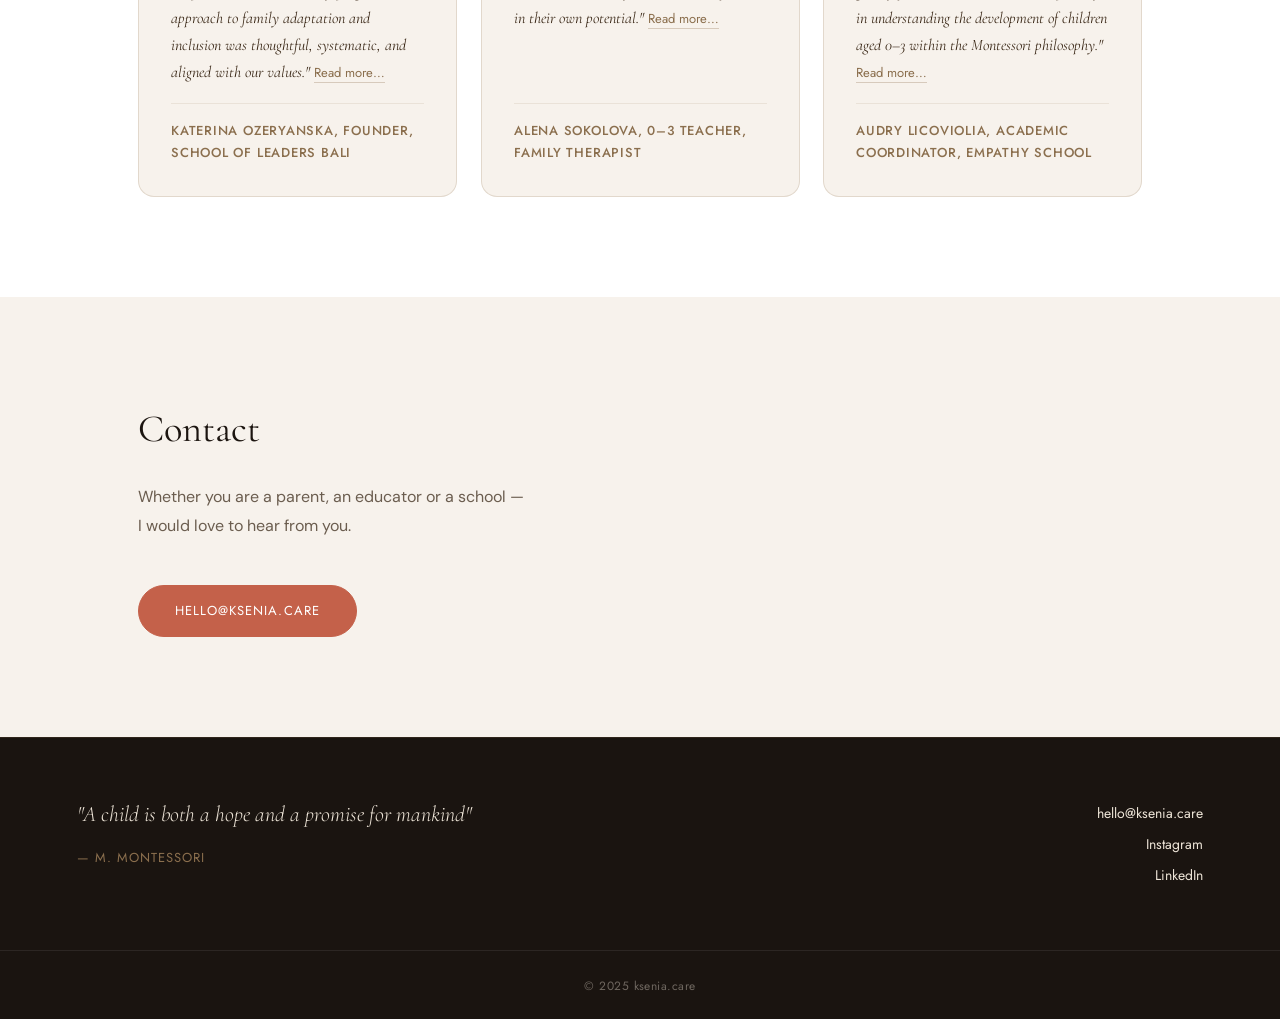
==== commit d9abb13d: "kathy" ====
--- a/index.html
+++ b/index.html
@@ -111,7 +111,7 @@
       </div>
       <div class="mentor-quote__content-col">
         <p class="mentor-quote__date">April 28, 2026</p>
-        <p class="mentor-quote__text">"I am honored to recommend Ksenia Dokuchaeva as one of the finest and most talented Montessori school leaders I know. Her work in Moscow and in Bali has been extraordinary from a leadership perspective as well as her understanding of Montessori pedagogy at all levels of childhood. She would bring enormous strength and success to her work in any of the Montessori environments she is interested in working with."</p>
+        <p class="mentor-quote__text">"I am honored to recommend Ksenia Dokuchaeva as one of the finest and most talented Montessori school leaders I know. Her work in Moscow and in Bali has been extraordinary from a leadership perspective as well as her understanding of Montessori pedagogy at all levels of childhood. She would bring enormous strength and success to her work in any of the Montessori environments she is interested in working with. I am happy to also speak to anyone who is interesting in hearing more about her from me."</p>
         <div class="mentor-quote__signature">
           <img src="assets/kathymenardi.webp" alt="Kathy Minardi" class="mentor-quote__avatar">
           <div class="mentor-quote__sig-text">
@@ -119,12 +119,8 @@
             <span class="mentor-quote__name">Kathy Minardi</span>
             <span class="mentor-quote__title">Executive Director</span>
             <span class="mentor-quote__org">Whole School Leadership Institute</span>
+            <a href="https://www.wholeschoolleadership.org/" target="_blank" class="mentor-quote__org-link">wholeschoolleadership.org</a>
           </div>
-        </div>
-        <p class="mentor-quote__contact-offer">I am happy to speak to anyone who is interesting in hearing more about Ksenia from me.</p>
-        <div class="mentor-quote__actions">
-          <a href="tel:+12022104517" class="btn btn--cv">Call</a>
-          <a href="mailto:kathy@wholeschoolleadership.org" class="btn btn--mail">Email Kathy</a>
         </div>
       </div>
     </div>
--- a/style.css
+++ b/style.css
@@ -404,21 +404,18 @@
   color: #3D2B1A;
 }
 
-.mentor-quote__contact-offer {
-  font-family: 'Jost', system-ui, sans-serif;
-  font-weight: 400;
-  font-size: 15px;
-  font-style: normal;
+.mentor-quote__org-link {
+  font-family: 'Jost', system-ui, sans-serif;
+  font-size: 13px;
   color: #8B6F4E;
-  margin-top: 64px;
-  margin-bottom: 16px;
-}
-
-.mentor-quote__actions {
-  display: flex;
-  flex-wrap: wrap;
-  gap: 12px;
-  margin-top: 24px;
+  text-decoration: none;
+  border-bottom: 1px solid rgba(139, 111, 78, 0.3);
+  margin-top: 2px;
+  width: fit-content;
+}
+
+.mentor-quote__org-link:hover {
+  border-bottom-color: #8B6F4E;
 }
 
 
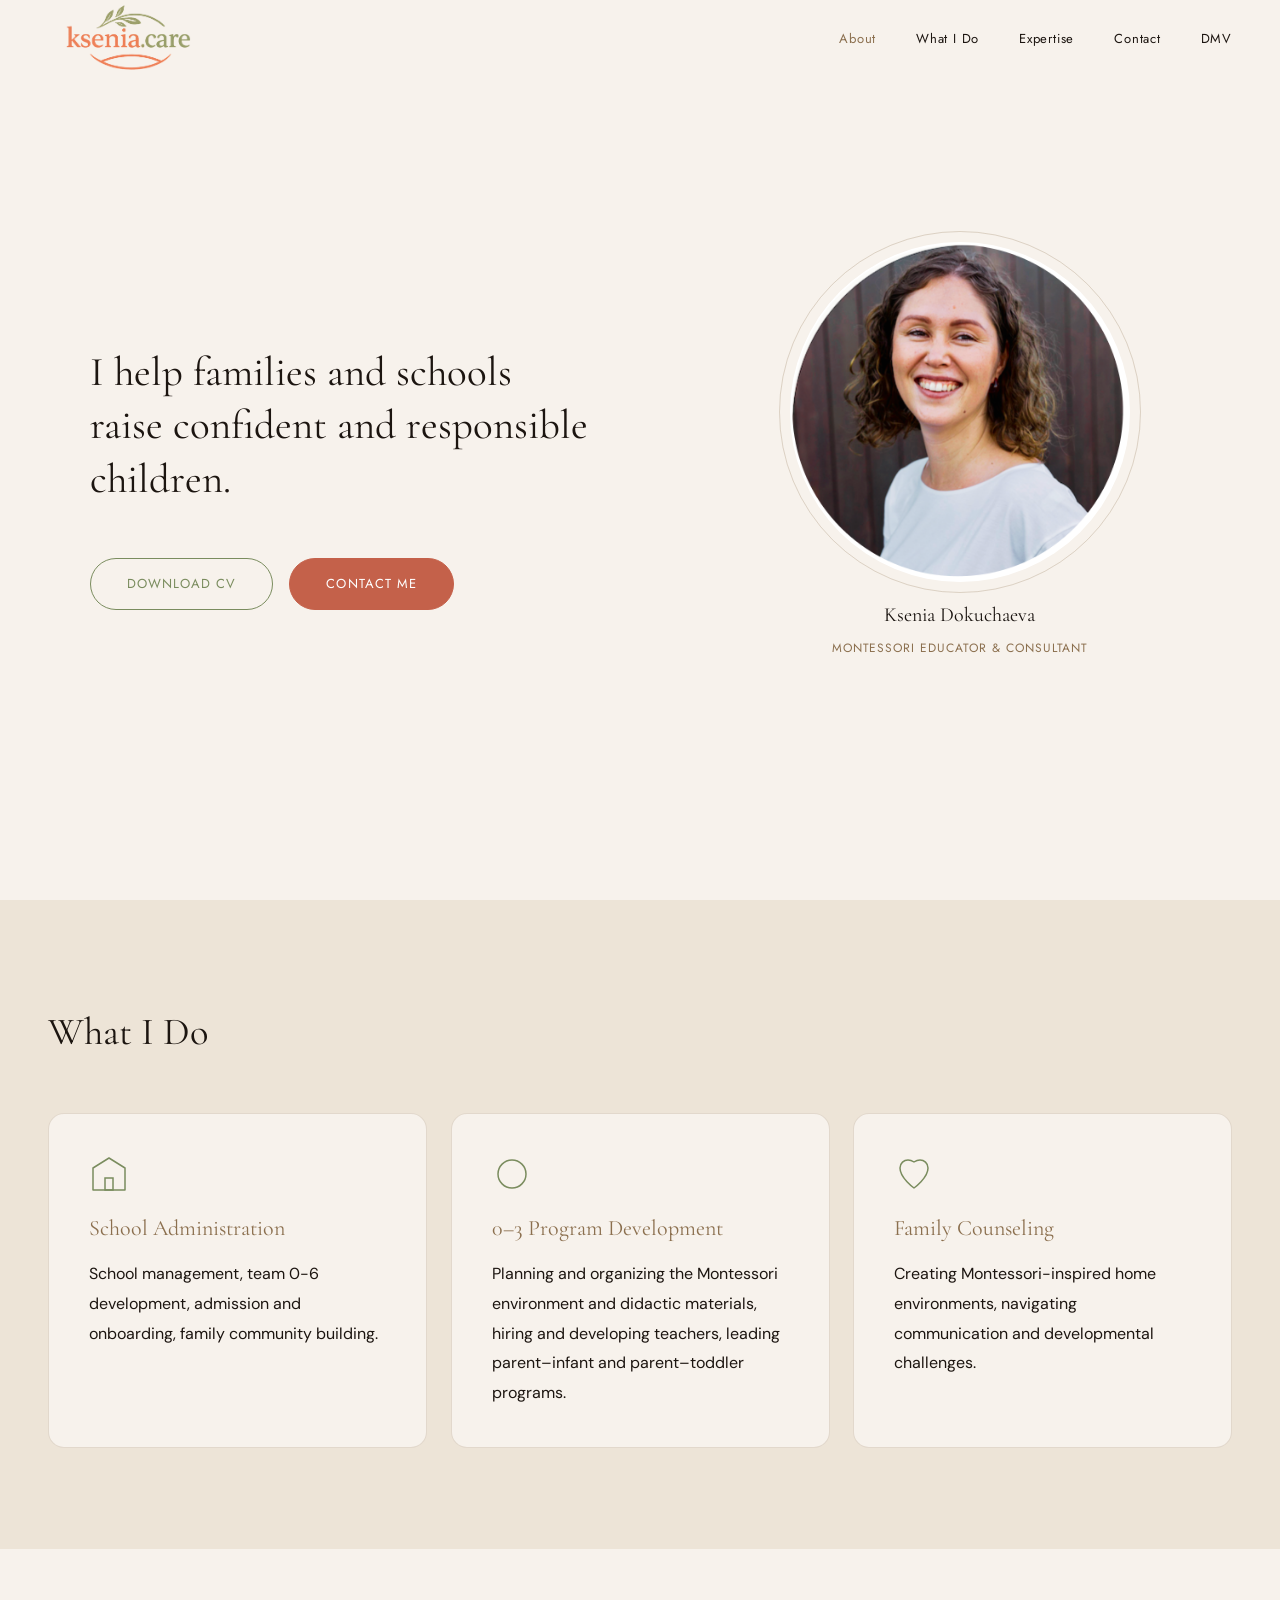
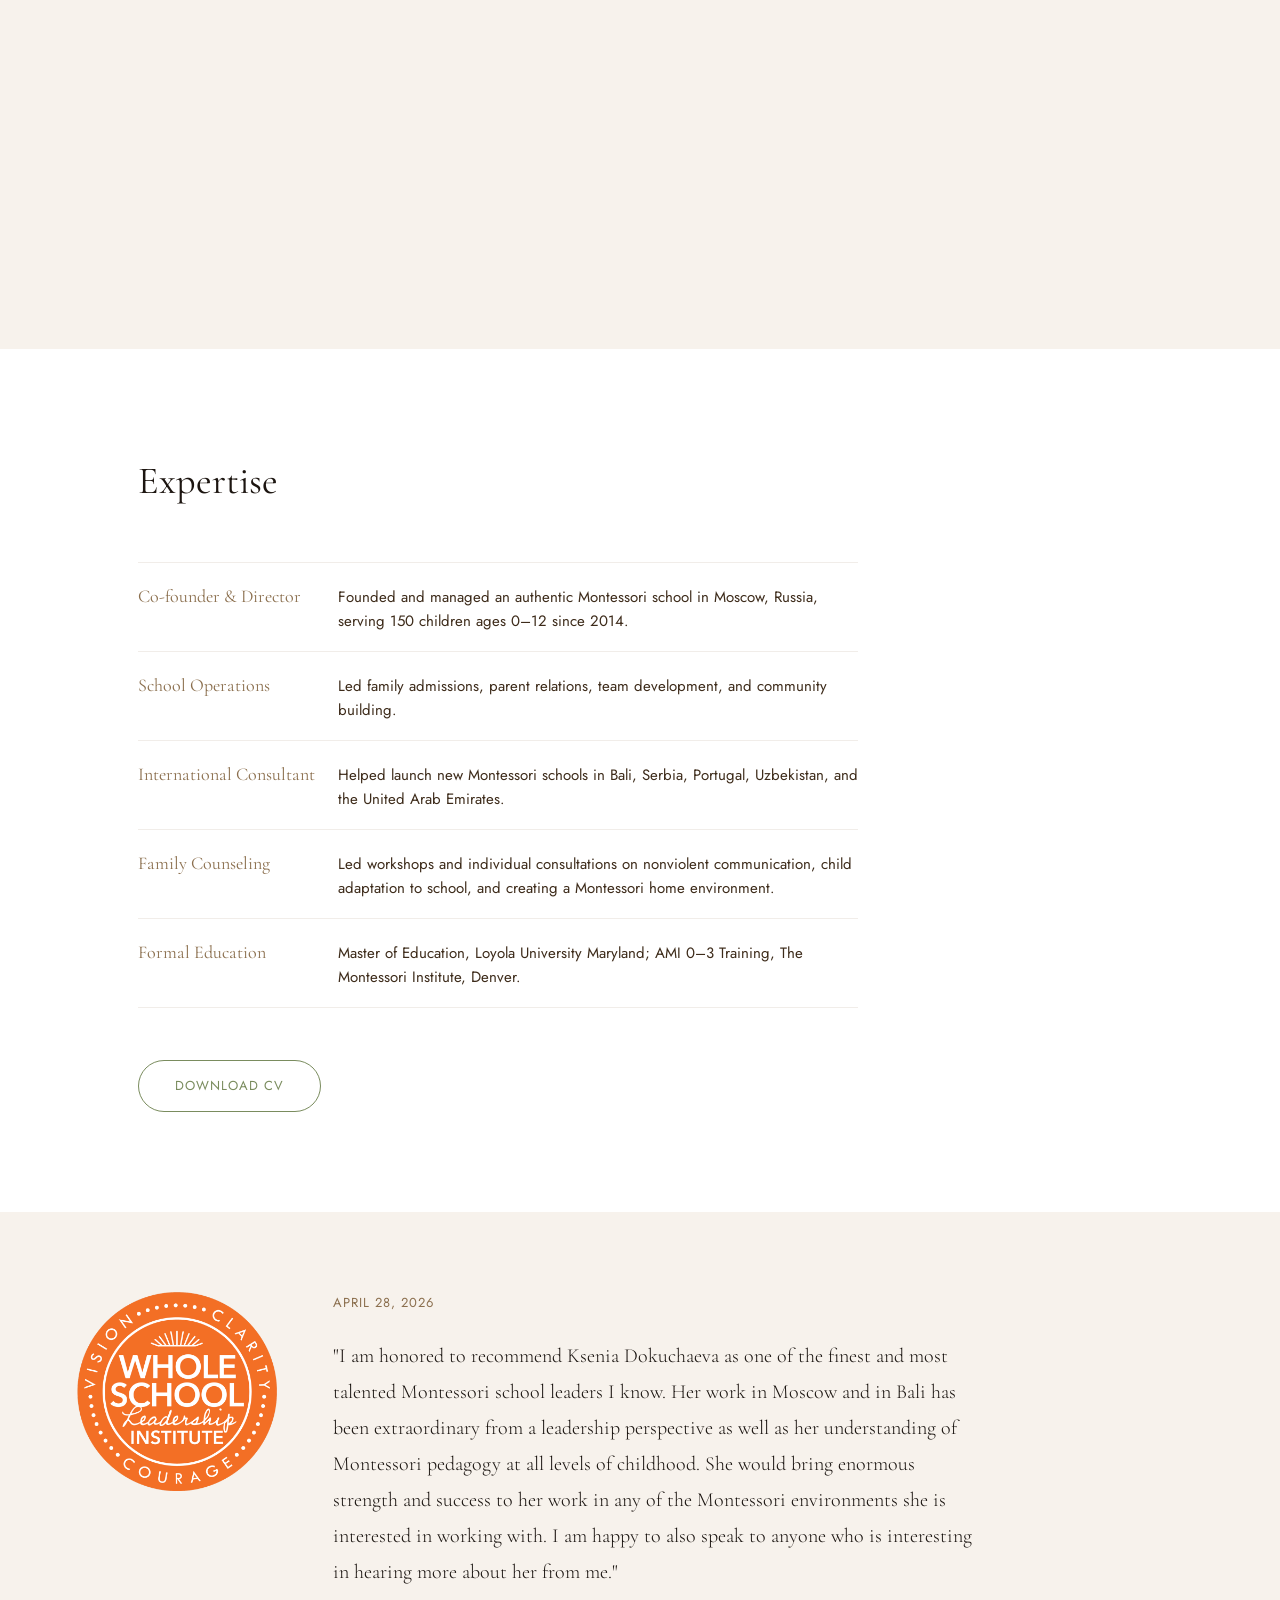
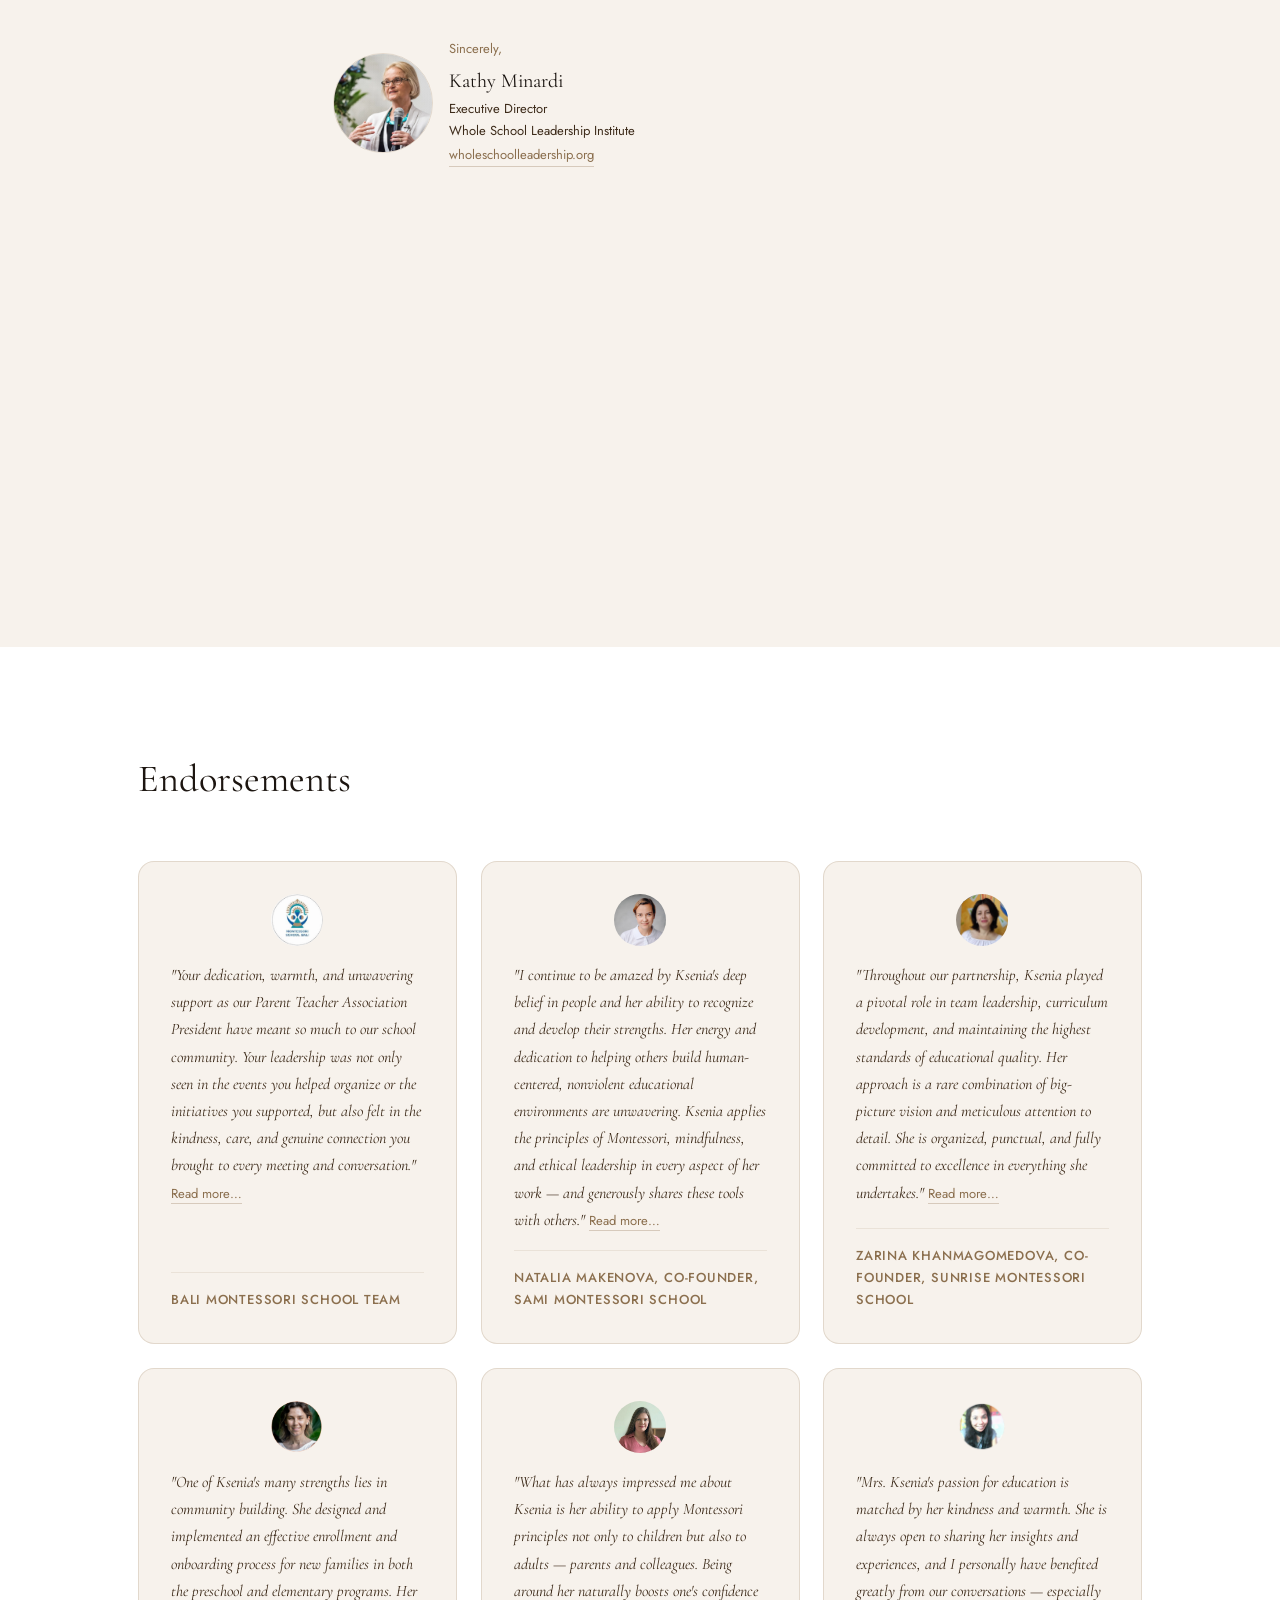
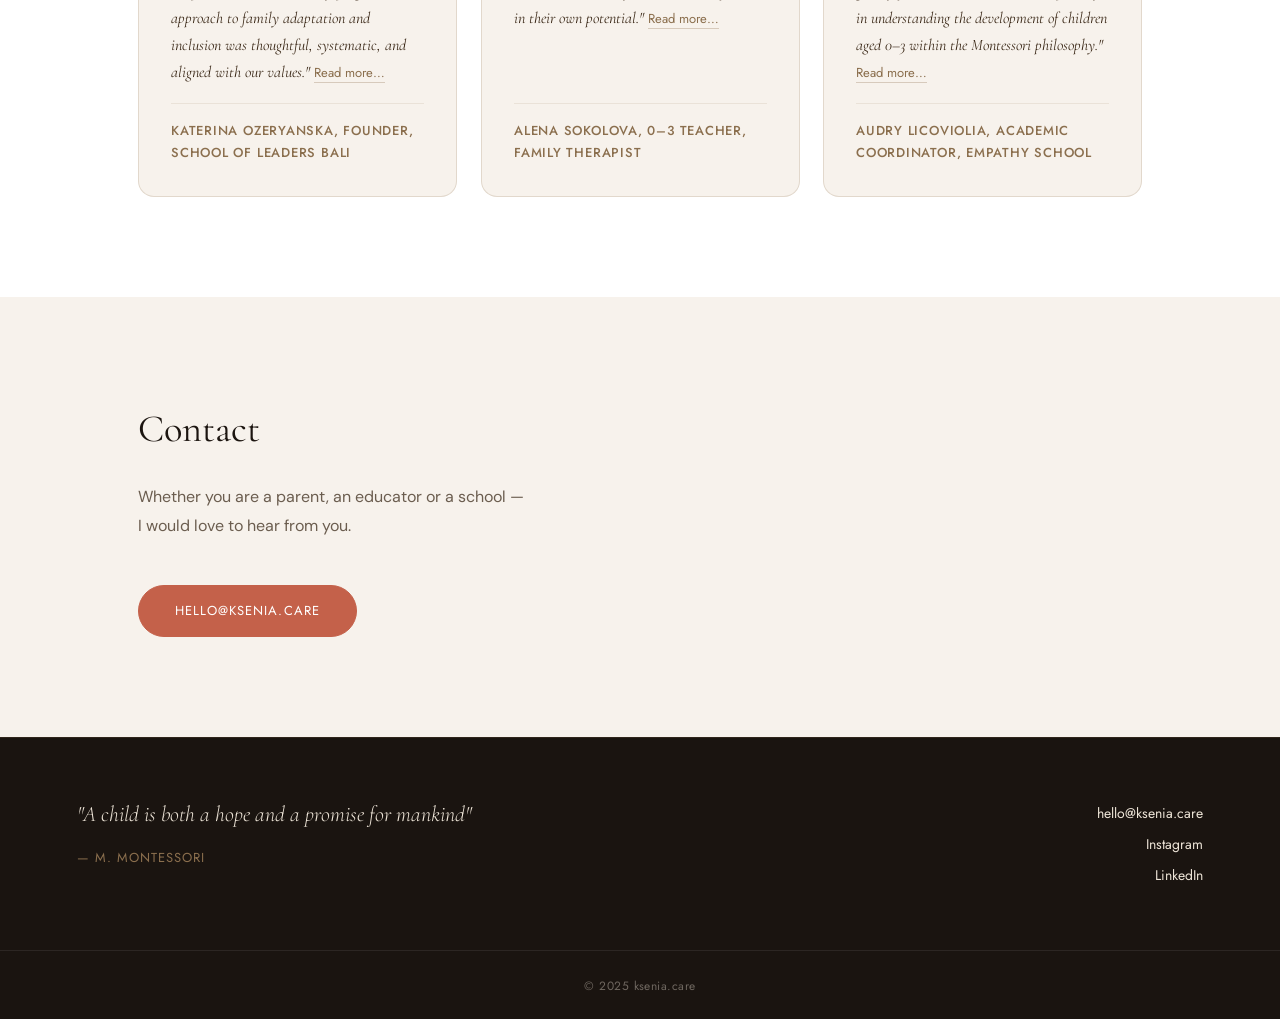
==== commit 0e2a7b7a: "dmv" ====
--- a/index.html
+++ b/index.html
@@ -36,6 +36,7 @@
       <li><a href="#what-i-do">What I Do</a></li>
       <li><a href="#expertise">Expertise</a></li>
       <li><a href="#contact">Contact</a></li>
+      <li><a href="dmv.html">DMV</a></li>
     </ul>
   </nav>
 
